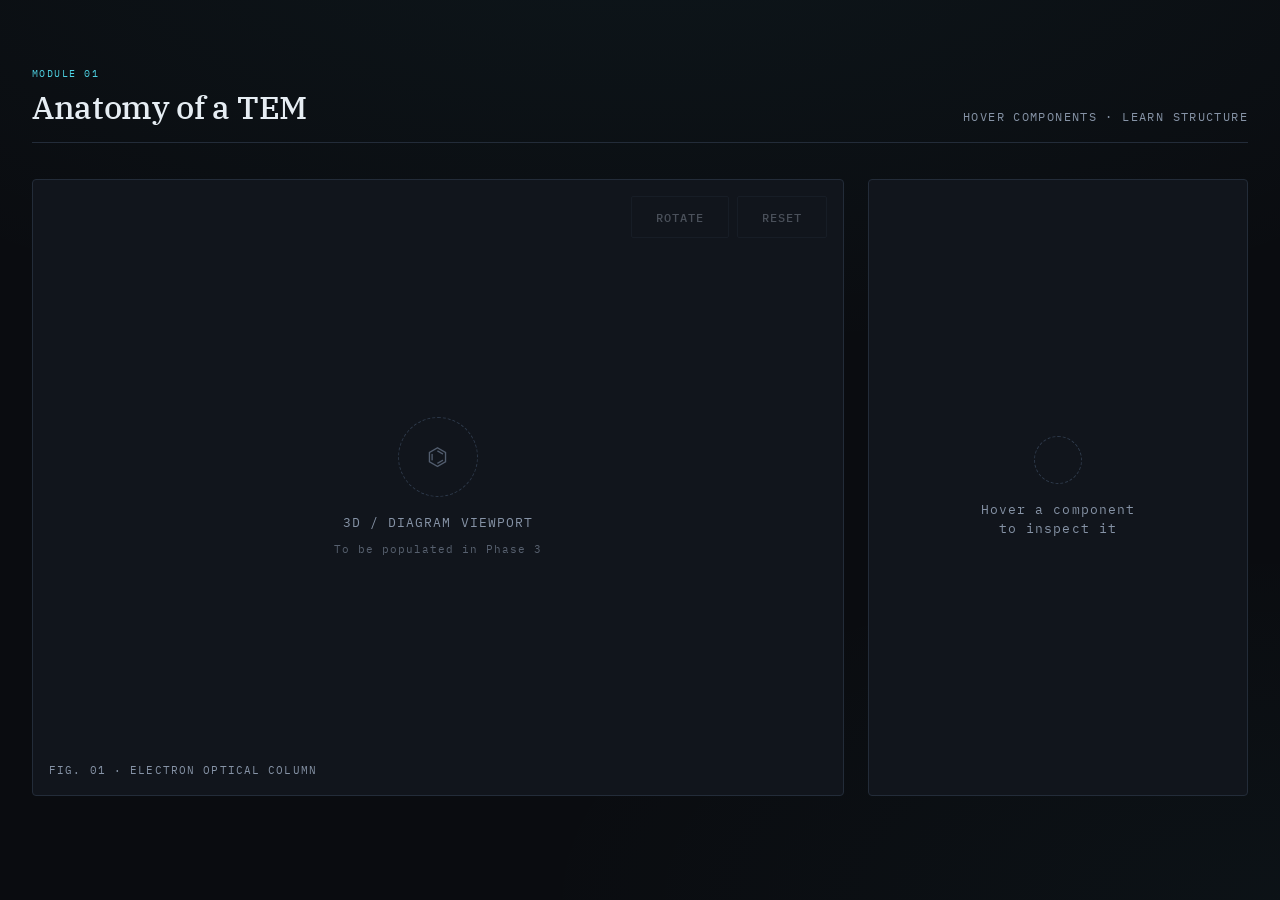
==== pages/column.html @ 2fb8ff36 "Add files via upload" ====
<!doctype html>
<html lang="en">
<head>
  <meta charset="utf-8" />
  <meta name="viewport" content="width=device-width, initial-scale=1" />
  <title>The Column · TEM Simulator</title>
  <link rel="stylesheet" href="../assets/css/global.css" />
  <link rel="stylesheet" href="../assets/css/column.css" />
</head>
<body>

  <div data-topnav data-module="column"></div>

  <main class="page">

    <div class="column-page">

      <header class="column-header">
        <div>
          <div class="tag tag--signal" style="margin-bottom: 8px;">MODULE 01</div>
          <h1 class="column-header__title">Anatomy of a TEM</h1>
        </div>
        <div class="column-header__sub">HOVER COMPONENTS · LEARN STRUCTURE</div>
      </header>

      <!-- 3D / diagram viewport -->
      <section class="column-viewport crosshair" id="column-viewport">

        <div class="column-viewport__placeholder">
          <div class="column-viewport__placeholder-mark">⌬</div>
          3D / DIAGRAM VIEWPORT
          <div style="margin-top: 8px; font-size: 0.7rem; opacity: 0.6;">
            To be populated in Phase 3
          </div>
        </div>

        <div class="column-viewport__controls">
          <button class="btn btn--ghost" disabled>ROTATE</button>
          <button class="btn btn--ghost" disabled>RESET</button>
        </div>

        <div class="column-viewport__caption">FIG. 01 · ELECTRON OPTICAL COLUMN</div>
      </section>

      <!-- Component info panel -->
      <aside class="column-info" id="column-info">
        <div class="column-info__empty">
          <div class="column-info__empty-mark"></div>
          Hover a component<br />to inspect it
        </div>

        <!-- Populated content (hidden until a hotspot is hovered) -->
        <template id="column-info-template">
          <div class="column-info__eyebrow">COMPONENT</div>
          <h2 class="column-info__title" data-info-title></h2>
          <div class="column-info__role" data-info-role></div>
          <div class="column-info__body" data-info-body></div>
        </template>
      </aside>

    </div>

  </main>

  <script src="../assets/js/global.js"></script>
  <script src="../assets/js/column.js"></script>
</body>
</html>
---- assets/css/global.css ----
/* =========================================================================
   TEM Simulator — Global Styles
   Design language: refined industrial / instrument-panel
   ========================================================================= */

@import url('https://fonts.googleapis.com/css2?family=IBM+Plex+Mono:wght@400;500;600&family=IBM+Plex+Sans:wght@300;400;500;600&family=IBM+Plex+Serif:wght@400;500;600;700&display=swap');

:root {
  /* Palette — instrument-panel dark with single signal accent */
  --bg-void:        #0a0c10;          /* deepest background */
  --bg-panel:       #11151c;          /* primary surface */
  --bg-panel-2:     #161b24;          /* raised surface */
  --bg-panel-3:     #1d242f;          /* highest surface */
  --border-subtle:  #232c39;
  --border-strong:  #2e3a4b;

  --text-primary:   #e6edf3;
  --text-secondary: #b4becd;          /* was #8b96a8 — lifted for ~7:1 contrast */
  --text-muted:     #8693a6;          /* was #586475 — lifted for ~5:1 contrast */
  --text-dim:       #525d6e;          /* was #3a4453 — lifted for ~3:1 contrast */

  /* Signal: electron-beam cyan, used sparingly */
  --signal:         #4dd0e1;
  --signal-soft:    rgba(77, 208, 225, 0.12);
  --signal-edge:    rgba(77, 208, 225, 0.35);

  /* Status */
  --warn:           #f0b86e;
  --error:          #e57373;
  --success:        #81c784;

  /* Typography */
  --font-display:   'IBM Plex Serif', Georgia, serif;
  --font-body:      'IBM Plex Sans', -apple-system, sans-serif;
  --font-mono:      'IBM Plex Mono', 'Courier New', monospace;

  /* Spacing scale */
  --space-1: 4px;
  --space-2: 8px;
  --space-3: 12px;
  --space-4: 16px;
  --space-5: 24px;
  --space-6: 32px;
  --space-7: 48px;
  --space-8: 64px;
  --space-9: 96px;

  /* Motion */
  --ease-out:       cubic-bezier(0.16, 1, 0.3, 1);
  --ease-in-out:    cubic-bezier(0.65, 0, 0.35, 1);
  --dur-fast:       160ms;
  --dur-base:       240ms;
  --dur-slow:       400ms;
}

/* -------------------------------------------------------------------------
   Reset + base
   ------------------------------------------------------------------------- */
*, *::before, *::after { box-sizing: border-box; margin: 0; padding: 0; }

html {
  font-size: 16px;
  -webkit-font-smoothing: antialiased;
  -moz-osx-font-smoothing: grayscale;
}

body {
  font-family: var(--font-body);
  font-weight: 400;
  font-size: 0.95rem;
  line-height: 1.55;
  color: var(--text-primary);
  background: var(--bg-void);
  min-height: 100vh;
  overflow-x: hidden;

  /* Subtle grain to break flat dark */
  background-image:
    radial-gradient(ellipse 80% 50% at 50% -10%, rgba(77, 208, 225, 0.05), transparent),
    radial-gradient(ellipse 60% 40% at 100% 100%, rgba(77, 208, 225, 0.03), transparent);
  background-attachment: fixed;
}

a { color: inherit; text-decoration: none; }

h1, h2, h3, h4 {
  font-family: var(--font-display);
  font-weight: 500;
  letter-spacing: -0.01em;
  line-height: 1.15;
  color: var(--text-primary);
}

/* -------------------------------------------------------------------------
   Top navigation — persistent across pages
   Now hosts global module navigation, not just a breadcrumb.
   ------------------------------------------------------------------------- */
.topnav {
  position: sticky;
  top: 0;
  z-index: 100;
  display: grid;
  grid-template-columns: 1fr auto 1fr;
  align-items: center;
  height: 56px;
  padding: 0 var(--space-6);
  background: rgba(10, 12, 16, 0.85);
  backdrop-filter: blur(12px);
  -webkit-backdrop-filter: blur(12px);
  border-bottom: 1px solid var(--border-subtle);
  gap: var(--space-5);
}

.topnav__brand {
  display: flex;
  align-items: center;
  gap: var(--space-3);
  font-family: var(--font-display);
  font-weight: 600;
  font-size: 1rem;
  letter-spacing: 0.02em;
  justify-self: start;
}

.topnav__brand-mark {
  width: 22px;
  height: 22px;
  border: 1.5px solid var(--signal);
  border-radius: 50%;
  position: relative;
  flex-shrink: 0;
}

.topnav__brand-mark::after {
  content: '';
  position: absolute;
  inset: 4px;
  background: var(--signal);
  border-radius: 50%;
  box-shadow: 0 0 8px var(--signal-edge);
}

.topnav__brand-text {
  display: flex;
  flex-direction: column;
  line-height: 1;
}

.topnav__brand-title {
  font-size: 0.85rem;
  letter-spacing: 0.08em;
  text-transform: uppercase;
}

.topnav__brand-sub {
  font-family: var(--font-mono);
  font-size: 0.65rem;
  color: var(--text-muted);
  letter-spacing: 0.1em;
  margin-top: 2px;
}

/* -------- Module nav links (center) -------- */
.topnav__modules {
  display: flex;
  align-items: center;
  gap: var(--space-2);
  justify-self: center;
  background: var(--bg-panel);
  border: 1px solid var(--border-subtle);
  border-radius: 2px;
  padding: 3px;
}

.topnav__module {
  position: relative;
  font-family: var(--font-mono);
  font-size: 0.7rem;
  letter-spacing: 0.1em;
  text-transform: uppercase;
  color: var(--text-secondary);
  padding: var(--space-2) var(--space-4);
  border-radius: 2px;
  transition: all var(--dur-fast) var(--ease-out);
  white-space: nowrap;
  display: inline-flex;
  align-items: center;
  gap: var(--space-2);
}

.topnav__module:hover {
  color: var(--text-primary);
}

.topnav__module.is-active {
  color: var(--bg-void);
  background: var(--signal);
}

.topnav__module-num {
  font-size: 0.6rem;
  opacity: 0.6;
  letter-spacing: 0.12em;
}

.topnav__module.is-active .topnav__module-num {
  opacity: 0.7;
}

/* -------- Right side: home link + status indicator -------- */
.topnav__right {
  justify-self: end;
  display: inline-flex;
  align-items: center;
  gap: var(--space-3);
}

.topnav__home {
  font-family: var(--font-mono);
  font-size: 0.68rem;
  letter-spacing: 0.1em;
  text-transform: uppercase;
  color: var(--text-secondary);
  padding: var(--space-2) var(--space-3);
  border: 1px solid var(--border-subtle);
  border-radius: 2px;
  display: inline-flex;
  align-items: center;
  gap: 6px;
  transition: all var(--dur-fast) var(--ease-out);
}

.topnav__home:hover {
  color: var(--text-primary);
  border-color: var(--signal-edge);
  background: var(--bg-panel-2);
}

.topnav__status {
  font-family: var(--font-mono);
  font-size: 0.68rem;
  color: var(--text-muted);
  letter-spacing: 0.12em;
  display: inline-flex;
  align-items: center;
  gap: var(--space-2);
}

.topnav__status-dot {
  width: 6px;
  height: 6px;
  border-radius: 50%;
  background: var(--success);
  box-shadow: 0 0 6px var(--success);
}

/* Trim down for narrower screens — hide brand subtitle, then status text */
@media (max-width: 1100px) {
  .topnav__brand-sub { display: none; }
  .topnav__module    { padding: var(--space-2) var(--space-3); font-size: 0.65rem; }
  .topnav__status    { display: none; }
}

/* -------------------------------------------------------------------------
   Page container
   ------------------------------------------------------------------------- */
.page {
  min-height: calc(100vh - 56px);
  padding: var(--space-7) var(--space-6);
  max-width: 1400px;
  margin: 0 auto;
}

.page--full {
  max-width: none;
  padding: 0;
}

/* -------------------------------------------------------------------------
   Buttons — used everywhere
   ------------------------------------------------------------------------- */
.btn {
  font-family: var(--font-mono);
  font-size: 0.78rem;
  font-weight: 500;
  letter-spacing: 0.08em;
  text-transform: uppercase;
  padding: var(--space-3) var(--space-5);
  border: 1px solid var(--border-strong);
  background: var(--bg-panel-2);
  color: var(--text-primary);
  cursor: pointer;
  border-radius: 2px;
  transition: all var(--dur-fast) var(--ease-out);
  display: inline-flex;
  align-items: center;
  gap: var(--space-2);
}

.btn:hover {
  background: var(--bg-panel-3);
  border-color: var(--signal-edge);
}

.btn--primary {
  background: var(--signal);
  color: var(--bg-void);
  border-color: var(--signal);
}

.btn--primary:hover {
  background: #6ddae8;
  border-color: #6ddae8;
}

.btn--ghost {
  background: transparent;
  border-color: var(--border-subtle);
  color: var(--text-secondary);
}

.btn:disabled,
.btn[aria-disabled="true"] {
  opacity: 0.35;
  cursor: not-allowed;
  pointer-events: none;
}

/* -------------------------------------------------------------------------
   Labels / monospace tags
   ------------------------------------------------------------------------- */
.tag {
  font-family: var(--font-mono);
  font-size: 0.65rem;
  letter-spacing: 0.14em;
  text-transform: uppercase;
  color: var(--text-muted);
}

.tag--signal {
  color: var(--signal);
}

.label {
  font-family: var(--font-mono);
  font-size: 0.7rem;
  letter-spacing: 0.12em;
  text-transform: uppercase;
  color: var(--text-secondary);
}

/* -------------------------------------------------------------------------
   Cards / surfaces
   ------------------------------------------------------------------------- */
.surface {
  background: var(--bg-panel);
  border: 1px solid var(--border-subtle);
  border-radius: 4px;
}

.surface--raised {
  background: var(--bg-panel-2);
}

/* -------------------------------------------------------------------------
   Decorative — crosshair corners for instrument feel
   ------------------------------------------------------------------------- */
.crosshair {
  position: relative;
}

.crosshair::before,
.crosshair::after {
  content: '';
  position: absolute;
  width: 8px;
  height: 8px;
  border: 1px solid var(--signal-edge);
  pointer-events: none;
}

.crosshair::before {
  top: -1px; left: -1px;
  border-right: none;
  border-bottom: none;
}

.crosshair::after {
  bottom: -1px; right: -1px;
  border-left: none;
  border-top: none;
}

/* -------------------------------------------------------------------------
   Utility
   ------------------------------------------------------------------------- */
.mono { font-family: var(--font-mono); }
.text-muted { color: var(--text-muted); }
.text-secondary { color: var(--text-secondary); }
.text-signal { color: var(--signal); }

.divider {
  height: 1px;
  background: var(--border-subtle);
  margin: var(--space-5) 0;
}

/* -------------------------------------------------------------------------
   Mobile guard
   ------------------------------------------------------------------------- */
@media (max-width: 900px) {
  .mobile-guard {
    display: flex !important;
  }
}

.mobile-guard {
  display: none;
  position: fixed;
  inset: 0;
  z-index: 9999;
  background: var(--bg-void);
  padding: var(--space-6);
  flex-direction: column;
  align-items: center;
  justify-content: center;
  text-align: center;
}

.mobile-guard__title {
  font-family: var(--font-display);
  font-size: 1.5rem;
  margin-bottom: var(--space-3);
}

.mobile-guard__text {
  color: var(--text-secondary);
  max-width: 400px;
}
---- assets/css/column.css ----
/* =========================================================================
   The Column page styles
   Layout: 3D/diagram viewport (left) + component info panel (right)
   ========================================================================= */

.column-page {
  display: grid;
  grid-template-columns: 1fr 380px;
  gap: var(--space-5);
  min-height: calc(100vh - 56px - var(--space-7) * 2);
}

.column-header {
  grid-column: 1 / -1;
  display: flex;
  justify-content: space-between;
  align-items: flex-end;
  padding-bottom: var(--space-4);
  border-bottom: 1px solid var(--border-subtle);
  margin-bottom: var(--space-3);
}

.column-header__title {
  font-family: var(--font-display);
  font-size: 2rem;
  font-weight: 500;
}

.column-header__sub {
  font-family: var(--font-mono);
  font-size: 0.72rem;
  color: var(--text-muted);
  letter-spacing: 0.12em;
}

/* -------------------------------------------------------------------------
   Viewport: 3D / diagram area
   ------------------------------------------------------------------------- */
.column-viewport {
  position: relative;
  background: var(--bg-panel);
  border: 1px solid var(--border-subtle);
  border-radius: 4px;
  min-height: 600px;
  display: flex;
  align-items: center;
  justify-content: center;
  overflow: hidden;
}

.column-viewport__placeholder {
  text-align: center;
  color: var(--text-muted);
  font-family: var(--font-mono);
  font-size: 0.8rem;
  letter-spacing: 0.08em;
}

.column-viewport__placeholder-mark {
  width: 80px;
  height: 80px;
  border: 1px dashed var(--border-strong);
  border-radius: 50%;
  margin: 0 auto var(--space-4);
  display: flex;
  align-items: center;
  justify-content: center;
  font-family: var(--font-display);
  font-size: 1.5rem;
  color: var(--text-dim);
}

.column-viewport__controls {
  position: absolute;
  top: var(--space-4);
  right: var(--space-4);
  display: flex;
  gap: var(--space-2);
}

.column-viewport__caption {
  position: absolute;
  bottom: var(--space-4);
  left: var(--space-4);
  font-family: var(--font-mono);
  font-size: 0.7rem;
  color: var(--text-muted);
  letter-spacing: 0.1em;
}

/* -------------------------------------------------------------------------
   Info panel (right)
   ------------------------------------------------------------------------- */
.column-info {
  background: var(--bg-panel);
  border: 1px solid var(--border-subtle);
  border-radius: 4px;
  padding: var(--space-5);
  display: flex;
  flex-direction: column;
}

.column-info__eyebrow {
  font-family: var(--font-mono);
  font-size: 0.7rem;
  letter-spacing: 0.14em;
  text-transform: uppercase;
  color: var(--signal);
  margin-bottom: var(--space-3);
}

.column-info__title {
  font-family: var(--font-display);
  font-size: 1.4rem;
  font-weight: 500;
  margin-bottom: var(--space-2);
}

.column-info__role {
  font-family: var(--font-mono);
  font-size: 0.72rem;
  letter-spacing: 0.08em;
  color: var(--text-muted);
  margin-bottom: var(--space-5);
  padding-bottom: var(--space-4);
  border-bottom: 1px solid var(--border-subtle);
}

.column-info__body {
  flex: 1;
  color: var(--text-secondary);
  font-size: 0.95rem;
  line-height: 1.65;
}

.column-info__body p { margin-bottom: var(--space-4); }
.column-info__body p:last-child { margin-bottom: 0; }

.column-info__empty {
  display: flex;
  flex-direction: column;
  align-items: center;
  justify-content: center;
  flex: 1;
  text-align: center;
  color: var(--text-muted);
  font-family: var(--font-mono);
  font-size: 0.8rem;
  letter-spacing: 0.08em;
}

.column-info__empty-mark {
  width: 48px;
  height: 48px;
  border: 1px dashed var(--border-strong);
  border-radius: 50%;
  margin-bottom: var(--space-4);
}

@media (max-width: 1100px) {
  .column-page { grid-template-columns: 1fr; }
}
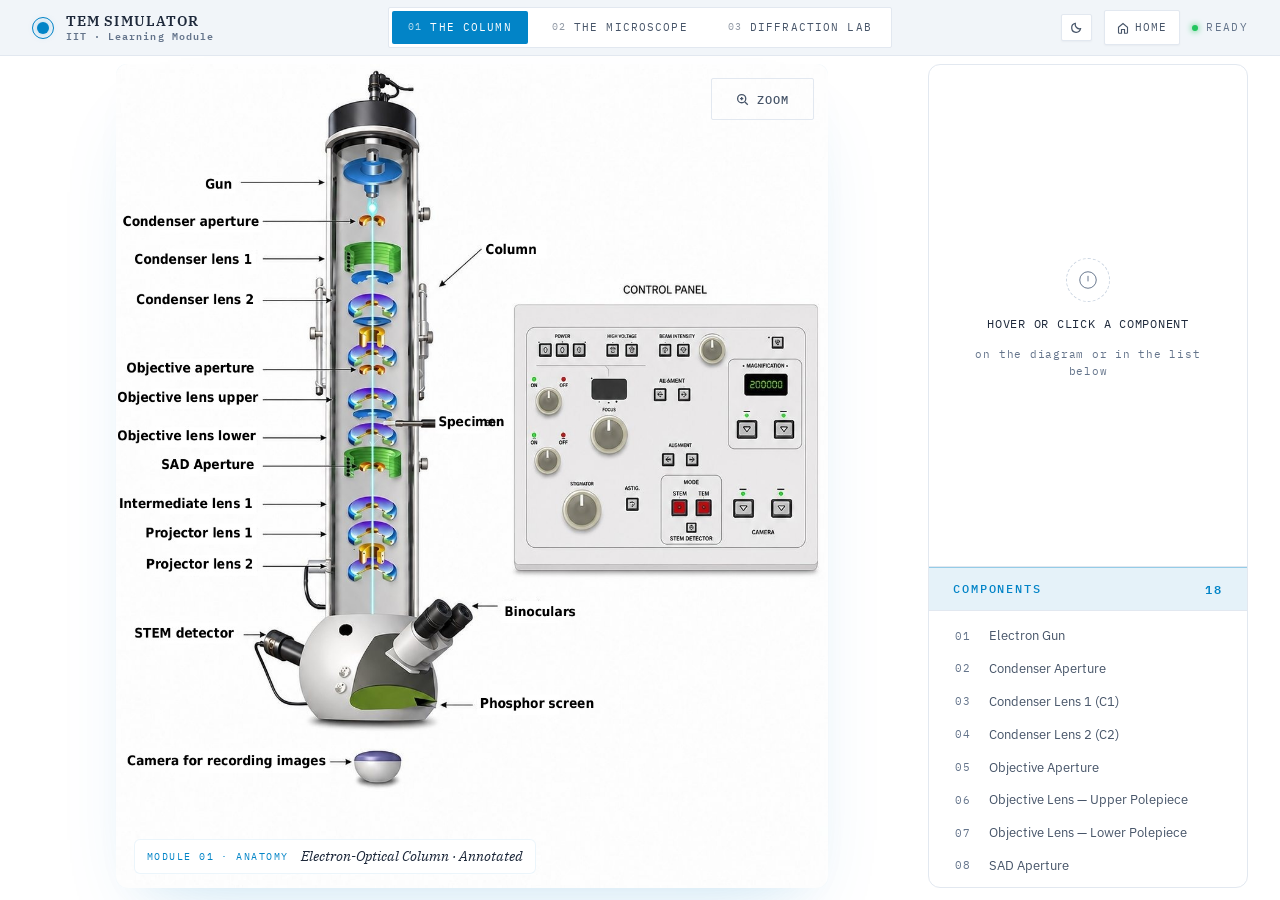
==== commit 533e116a: "commit" ====
--- a/pages/column.html
+++ b/pages/column.html
@@ -7,62 +7,160 @@
   <link rel="stylesheet" href="../assets/css/global.css" />
   <link rel="stylesheet" href="../assets/css/column.css" />
 </head>
-<body>
+<body class="column-body">
 
   <div data-topnav data-module="column"></div>
 
-  <main class="page">
+  <main class="page page--column">
 
     <div class="column-page">
 
-      <header class="column-header">
-        <div>
-          <div class="tag tag--signal" style="margin-bottom: 8px;">MODULE 01</div>
-          <h1 class="column-header__title">Anatomy of a TEM</h1>
-        </div>
-        <div class="column-header__sub">HOVER COMPONENTS · LEARN STRUCTURE</div>
-      </header>
+      <!-- ============= DIAGRAM VIEWPORT (left) ============= -->
+      <section class="column-viewport" id="column-viewport">
 
-      <!-- 3D / diagram viewport -->
-      <section class="column-viewport crosshair" id="column-viewport">
+        <div class="column-image-wrap" id="column-image-wrap">
+          <img
+            class="column-image"
+            id="column-image"
+            src="../assets/images/column/tem-column-anatomy.jpg"
+            alt="Annotated cross-section of a transmission electron microscope column"
+            draggable="false"
+          />
 
-        <div class="column-viewport__placeholder">
-          <div class="column-viewport__placeholder-mark">⌬</div>
-          3D / DIAGRAM VIEWPORT
-          <div style="margin-top: 8px; font-size: 0.7rem; opacity: 0.6;">
-            To be populated in Phase 3
+          <!-- Animated electron beam — overlay aligned with the column axis -->
+          <div class="column-beam" aria-hidden="true">
+            <div class="column-beam__pulse"></div>
+            <div class="column-beam__pulse column-beam__pulse--lag"></div>
+          </div>
+
+          <!-- Hotspots are injected here at runtime -->
+          <div class="column-hotspots" id="column-hotspots" aria-hidden="false"></div>
+
+          <!-- Floating zoom button over the top-right corner of the image -->
+          <div class="column-viewport__controls">
+            <button type="button" class="btn btn--ghost" id="zoom-open-btn" title="Open zoom view">
+              <svg viewBox="0 0 16 16" width="13" height="13" fill="none" stroke="currentColor" stroke-width="1.6" aria-hidden="true">
+                <circle cx="7" cy="7" r="5"/>
+                <path d="M11 11l3.5 3.5M5 7h4M7 5v4"/>
+              </svg>
+              Zoom
+            </button>
+          </div>
+
+          <!-- Caption: module tag + title, overlaying bottom-left of the image -->
+          <div class="column-viewport__caption">
+            <span class="tag tag--signal">MODULE 01 · ANATOMY</span>
+            <span class="column-viewport__caption-text">Electron-Optical Column · Annotated</span>
           </div>
         </div>
 
-        <div class="column-viewport__controls">
-          <button class="btn btn--ghost" disabled>ROTATE</button>
-          <button class="btn btn--ghost" disabled>RESET</button>
+      </section>
+
+      <!-- ============= INFO PANEL (right) ============= -->
+      <aside class="column-info" id="column-info">
+
+        <!-- Detail card (top) -->
+        <div class="column-info__detail">
+
+          <!-- Empty state: shown until the first hover -->
+          <div class="column-info__empty" data-info-empty>
+            <div class="column-info__empty-mark">
+              <svg viewBox="0 0 32 32" width="22" height="22" fill="none" stroke="currentColor" stroke-width="1.4" aria-hidden="true">
+                <circle cx="16" cy="16" r="12"/>
+                <path d="M16 10v8M16 22h.01"/>
+              </svg>
+            </div>
+            <div class="column-info__empty-title">Hover or click a component</div>
+            <div class="column-info__empty-sub">on the diagram or in the list below</div>
+          </div>
+
+          <!-- Detail content -->
+          <div class="column-info__content" data-info-content hidden>
+            <div class="column-info__eyebrow" data-info-eyebrow>COMPONENT</div>
+            <h2 class="column-info__title" data-info-title></h2>
+            <div class="column-info__role" data-info-role></div>
+            <div class="column-info__body" data-info-body></div>
+          </div>
+
         </div>
 
-        <div class="column-viewport__caption">FIG. 01 · ELECTRON OPTICAL COLUMN</div>
-      </section>
-
-      <!-- Component info panel -->
-      <aside class="column-info" id="column-info">
-        <div class="column-info__empty">
-          <div class="column-info__empty-mark"></div>
-          Hover a component<br />to inspect it
+        <!-- Component list (bottom, always visible) -->
+        <div class="column-info__list-wrap">
+          <div class="column-info__list-heading">
+            <span>COMPONENTS</span>
+            <span class="column-info__list-count" data-info-progress>—</span>
+          </div>
+          <ul class="component-list" id="component-list"
+              role="listbox" aria-label="Column components"></ul>
         </div>
 
-        <!-- Populated content (hidden until a hotspot is hovered) -->
-        <template id="column-info-template">
-          <div class="column-info__eyebrow">COMPONENT</div>
-          <h2 class="column-info__title" data-info-title></h2>
-          <div class="column-info__role" data-info-role></div>
-          <div class="column-info__body" data-info-body></div>
-        </template>
       </aside>
 
     </div>
 
   </main>
 
+  <!-- ============= ZOOM MODAL ============= -->
+  <div class="zoom-modal" id="zoom-modal" role="dialog" aria-modal="true" aria-labelledby="zoom-title" hidden>
+    <div class="zoom-modal__bg" data-zoom-close></div>
+
+    <div class="zoom-modal__panel">
+
+      <header class="zoom-modal__header">
+        <div class="zoom-modal__title" id="zoom-title">
+          <span class="tag tag--signal">ZOOM VIEW</span>
+          <span class="zoom-modal__heading">TEM Column · Annotated</span>
+        </div>
+
+        <div class="zoom-modal__controls">
+          <div class="zoom-modal__scale" id="zoom-scale">116%</div>
+          <button type="button" class="zoom-btn" id="zoom-out-btn" title="Zoom out" aria-label="Zoom out">
+            <svg viewBox="0 0 16 16" width="14" height="14" fill="none" stroke="currentColor" stroke-width="1.8" aria-hidden="true">
+              <path d="M3 8h10"/>
+            </svg>
+          </button>
+          <button type="button" class="zoom-btn" id="zoom-reset-btn" title="Reset zoom" aria-label="Reset zoom">
+            <svg viewBox="0 0 16 16" width="14" height="14" fill="none" stroke="currentColor" stroke-width="1.6" aria-hidden="true">
+              <path d="M3 3v4h4M13 13V9H9"/>
+              <path d="M3.5 7a5 5 0 0 1 8.5-2M12.5 9a5 5 0 0 1-8.5 2"/>
+            </svg>
+          </button>
+          <button type="button" class="zoom-btn" id="zoom-in-btn" title="Zoom in" aria-label="Zoom in">
+            <svg viewBox="0 0 16 16" width="14" height="14" fill="none" stroke="currentColor" stroke-width="1.8" aria-hidden="true">
+              <path d="M3 8h10M8 3v10"/>
+            </svg>
+          </button>
+          <button type="button" class="zoom-btn zoom-btn--close" id="zoom-close-btn" title="Close (Esc)" aria-label="Close" data-zoom-close>
+            <svg viewBox="0 0 16 16" width="14" height="14" fill="none" stroke="currentColor" stroke-width="1.8" aria-hidden="true">
+              <path d="M4 4l8 8M12 4l-8 8"/>
+            </svg>
+          </button>
+        </div>
+      </header>
+
+      <div class="zoom-modal__stage" id="zoom-stage">
+        <img
+          class="zoom-modal__image"
+          id="zoom-image"
+          src="../assets/images/column/tem-column-anatomy.jpg"
+          alt="TEM column · zoomable"
+          draggable="false"
+        />
+      </div>
+
+      <footer class="zoom-modal__footer">
+        <span class="zoom-modal__hint">
+          <kbd>SCROLL</kbd> ZOOM &nbsp;·&nbsp;
+          <kbd>DRAG</kbd> PAN &nbsp;·&nbsp;
+          <kbd>ESC</kbd> CLOSE
+        </span>
+      </footer>
+
+    </div>
+  </div>
+
   <script src="../assets/js/global.js"></script>
+  <script src="../data/components-data.js"></script>
   <script src="../assets/js/column.js"></script>
 </body>
 </html>
--- a/assets/css/global.css
+++ b/assets/css/global.css
@@ -5,29 +5,44 @@
 
 @import url('https://fonts.googleapis.com/css2?family=IBM+Plex+Mono:wght@400;500;600&family=IBM+Plex+Sans:wght@300;400;500;600&family=IBM+Plex+Serif:wght@400;500;600;700&display=swap');
 
-:root {
-  /* Palette — instrument-panel dark with single signal accent */
-  --bg-void:        #0a0c10;          /* deepest background */
-  --bg-panel:       #11151c;          /* primary surface */
-  --bg-panel-2:     #161b24;          /* raised surface */
-  --bg-panel-3:     #1d242f;          /* highest surface */
-  --border-subtle:  #232c39;
-  --border-strong:  #2e3a4b;
-
-  --text-primary:   #e6edf3;
-  --text-secondary: #b4becd;          /* was #8b96a8 — lifted for ~7:1 contrast */
-  --text-muted:     #8693a6;          /* was #586475 — lifted for ~5:1 contrast */
-  --text-dim:       #525d6e;          /* was #3a4453 — lifted for ~3:1 contrast */
-
-  /* Signal: electron-beam cyan, used sparingly */
-  --signal:         #4dd0e1;
-  --signal-soft:    rgba(77, 208, 225, 0.12);
-  --signal-edge:    rgba(77, 208, 225, 0.35);
+:root,
+:root[data-theme="light"] {
+  /* -------- LIGHT THEME (default) — slate palette -------- */
+  /* Surfaces */
+  --bg-void:        #F4F7FA;          /* app background */
+  --bg-panel:       #FFFFFF;          /* primary panel */
+  --bg-panel-2:     #FFFFFF;          /* raised — same as panel, distinguished by border */
+  --bg-panel-3:     #F8FAFC;          /* highest surface — very light slate */
+  --border-subtle:  #E2E8F0;          /* lighter borders */
+  --border-strong:  #CBD5E1;          /* the spec border */
+
+  /* Text — slate-800 primary, derived secondary/muted/dim */
+  --text-primary:   #1E293B;
+  --text-secondary: #475569;
+  --text-muted:     #64748B;
+  --text-dim:       #94A3B8;
+
+  /* Signal — sky-600 from the spec */
+  --signal:         #0284C7;
+  --signal-soft:    rgba(2, 132, 199, 0.10);
+  --signal-edge:    rgba(2, 132, 199, 0.35);
+
+  /* Scope (always dark — even in light theme) */
+  --scope-bg:       #020817;          /* deepest slate */
+  --scope-panel:    #0F172A;
+  --scope-border:   #1E293B;
+  --scope-text:     #F1F5F9;
+  --scope-signal:   #38BDF8;          /* sky-400 — lighter for dark scope */
 
   /* Status */
-  --warn:           #f0b86e;
-  --error:          #e57373;
-  --success:        #81c784;
+  --warn:           #D97706;
+  --error:          #DC2626;
+  --success:        #22C55E;
+
+  /* Unlock highlight — light orange, used for "this control is now active" */
+  --unlock:         #F59E0B;                       /* amber-500 */
+  --unlock-soft:    rgba(245, 158, 11, 0.12);
+  --unlock-edge:    rgba(245, 158, 11, 0.45);
 
   /* Typography */
   --font-display:   'IBM Plex Serif', Georgia, serif;
@@ -53,6 +68,39 @@
   --dur-slow:       400ms;
 }
 
+:root[data-theme="dark"] {
+  /* -------- DARK THEME -------- Teal-tinted slates matching the reference */
+  --bg-void:        #0A1622;             /* outer page bg — deep navy */
+  --bg-panel:       #11252F;             /* default panel — dark teal */
+  --bg-panel-2:     #163040;             /* slightly elevated */
+  --bg-panel-3:     #1E3E50;             /* hover / pressed surface */
+  --border-subtle:  #1F3848;
+  --border-strong:  #2A4A5C;
+
+  --text-primary:   #E8F0F5;
+  --text-secondary: #B4BECD;
+  --text-muted:     #8693A6;
+  --text-dim:       #525D6E;
+
+  --signal:         #38BDF8;
+  --signal-soft:    rgba(56, 189, 248, 0.12);
+  --signal-edge:    rgba(56, 189, 248, 0.35);
+
+  --scope-bg:       #0F2330;
+  --scope-panel:    #142838;
+  --scope-border:   #1F3C4A;
+  --scope-text:     #F1F5F9;
+  --scope-signal:   #38BDF8;
+
+  --warn:           #FBBF24;
+  --error:          #F87171;
+  --success:        #4ADE80;
+
+  --unlock:         #FBBF24;                        /* amber-400 — brighter for dark bg */
+  --unlock-soft:    rgba(251, 191, 36, 0.15);
+  --unlock-edge:    rgba(251, 191, 36, 0.5);
+}
+
 /* -------------------------------------------------------------------------
    Reset + base
    ------------------------------------------------------------------------- */
@@ -73,7 +121,9 @@
   background: var(--bg-void);
   min-height: 100vh;
   overflow-x: hidden;
-
+}
+
+:root[data-theme="dark"] body {
   /* Subtle grain to break flat dark */
   background-image:
     radial-gradient(ellipse 80% 50% at 50% -10%, rgba(77, 208, 225, 0.05), transparent),
@@ -104,11 +154,15 @@
   align-items: center;
   height: 56px;
   padding: 0 var(--space-6);
-  background: rgba(10, 12, 16, 0.85);
+  background: #F1F5F9;
   backdrop-filter: blur(12px);
   -webkit-backdrop-filter: blur(12px);
   border-bottom: 1px solid var(--border-subtle);
   gap: var(--space-5);
+}
+
+:root[data-theme="dark"] .topnav {
+  background: var(--bg-panel);                 /* dark teal in dark mode */
 }
 
 .topnav__brand {
@@ -224,6 +278,8 @@
   padding: var(--space-2) var(--space-3);
   border: 1px solid var(--border-subtle);
   border-radius: 2px;
+  background: var(--bg-panel);
+  box-shadow: 0 1px 2px rgba(15, 23, 42, 0.04);
   display: inline-flex;
   align-items: center;
   gap: 6px;
@@ -233,8 +289,36 @@
 .topnav__home:hover {
   color: var(--text-primary);
   border-color: var(--signal-edge);
-  background: var(--bg-panel-2);
-}
+  background: var(--bg-panel-3);
+}
+
+/* -------- Theme toggle button -------- */
+.topnav__theme-toggle {
+  background: var(--bg-panel);
+  border: 1px solid var(--border-subtle);
+  border-radius: 2px;
+  color: var(--text-secondary);
+  padding: 6px 8px;
+  cursor: pointer;
+  display: inline-flex;
+  align-items: center;
+  box-shadow: 0 1px 2px rgba(15, 23, 42, 0.04);
+  transition: all var(--dur-fast) var(--ease-out);
+}
+
+.topnav__theme-toggle:hover {
+  color: var(--text-primary);
+  border-color: var(--signal-edge);
+  background: var(--bg-panel-3);
+}
+
+/* Show sun in dark mode (click to go to light), moon in light mode */
+.topnav__theme-icon-sun  { display: none; }
+.topnav__theme-icon-moon { display: inline; }
+:root[data-theme="dark"] .topnav__theme-icon-sun  { display: inline; }
+:root[data-theme="dark"] .topnav__theme-icon-moon { display: none; }
+
+/* -------- Home link & top-bar buttons -------- */
 
 .topnav__status {
   font-family: var(--font-mono);
--- a/assets/css/column.css
+++ b/assets/css/column.css
@@ -1,141 +1,315 @@
 /* =========================================================================
-   The Column page styles
-   Layout: 3D/diagram viewport (left) + component info panel (right)
+   The Column page (Module 01 · Anatomy)
+
+   Layout: full-bleed diagram viewport (left, floating) + info aside (right).
+   Header bar has been removed — the page itself uses the module tag inside
+   the viewport caption as its hierarchical anchor.
    ========================================================================= */
+
+.column-body {
+  /* Constrain page chrome so the column module gets maximum drawing real estate.
+     Override the page background here so the image's internal bg blends seamlessly
+     with the viewport in both themes (light = pure white, dark = pure black). */
+  --topnav-h: 60px;
+  --bg-void: #ffffff;          /* matches the image's baked-in white background */
+  background: #ffffff;
+}
+
+[data-theme="dark"] .column-body {
+  --bg-void: #000000;          /* matches the inverted image's black background */
+  background: #000000;
+}
+
+.page--column {
+  /* Override generic page padding so the diagram can be as large as possible */
+  max-width: 1700px;
+  padding-top: var(--space-2);
+  padding-bottom: var(--space-2);
+}
 
 .column-page {
   display: grid;
-  grid-template-columns: 1fr 380px;
-  gap: var(--space-5);
-  min-height: calc(100vh - 56px - var(--space-7) * 2);
-}
-
-.column-header {
-  grid-column: 1 / -1;
-  display: flex;
-  justify-content: space-between;
-  align-items: flex-end;
-  padding-bottom: var(--space-4);
-  border-bottom: 1px solid var(--border-subtle);
-  margin-bottom: var(--space-3);
-}
-
-.column-header__title {
-  font-family: var(--font-display);
-  font-size: 2rem;
-  font-weight: 500;
-}
-
-.column-header__sub {
+  grid-template-columns: 1fr 320px;       /* narrower right panel → more room for image */
+  gap: var(--space-4);
+  align-items: stretch;
+  /* Fill nearly the entire viewport height — every pixel counts for label legibility */
+  height: calc(100vh - var(--topnav-h) - 16px);
+  max-height: calc(100vh - var(--topnav-h) - 16px);
+}
+
+/* -------------------------------------------------------------------------
+   Viewport — image diagram with hotspot overlay + beam animation
+   ------------------------------------------------------------------------- */
+.column-viewport {
+  position: relative;
+  background: transparent;        /* image floats — no frame around it */
+  border: none;
+  border-radius: 0;
+  display: flex;
+  align-items: stretch;           /* image-wrap fills the full grid-cell height */
+  justify-content: center;
+  padding: 0;
+  overflow: visible;
+}
+
+/* The image floats on the page background with a soft cyan-tinted shadow.
+   Filling the cell vertically (100% height) and locking aspect-ratio yields
+   the largest possible image — width follows automatically.                */
+.column-image-wrap {
+  position: relative;
+  aspect-ratio: 1166 / 1349;
+  height: 100%;                   /* fill the column-page row */
+  max-width: 100%;
+  min-height: 540px;
+  border-radius: 10px;
+  /* Image bg matches the viewport bg exactly — they blend seamlessly */
+  background: var(--bg-void);
+  /* Soft cyan-only glow — the same feel as dark mode's halo, no dark halo
+     that would create a visible edge on white. */
+  box-shadow:
+    0 40px 80px -32px rgba(2, 132, 199, 0.16),
+    0 14px 40px -24px rgba(2, 132, 199, 0.10),
+    0 0 0 1px rgba(2, 132, 199, 0.05) inset;
+  transition:
+    background var(--dur-base) var(--ease-out),
+    box-shadow var(--dur-base) var(--ease-out);
+}
+
+.column-image {
+  position: absolute;
+  inset: 0;
+  width: 100%;
+  height: 100%;
+  object-fit: contain;
+  user-select: none;
+  -webkit-user-drag: none;
+  border-radius: 12px;
+  display: block;
+}
+
+/* The hotspots layer overlays the image at the same dimensions */
+.column-hotspots {
+  position: absolute;
+  inset: 0;
+  pointer-events: none;          /* let the layer pass clicks through except on children */
+}
+
+/* -------------------------------------------------------------------------
+   Floating caption + controls — positioned over the image, inside image-wrap
+   ------------------------------------------------------------------------- */
+.column-viewport__caption {
+  position: absolute;
+  left: 18px;
+  bottom: 14px;
+  display: flex;
+  align-items: center;
+  gap: var(--space-3);
   font-family: var(--font-mono);
   font-size: 0.72rem;
   color: var(--text-muted);
-  letter-spacing: 0.12em;
-}
-
-/* -------------------------------------------------------------------------
-   Viewport: 3D / diagram area
-   ------------------------------------------------------------------------- */
-.column-viewport {
-  position: relative;
-  background: var(--bg-panel);
-  border: 1px solid var(--border-subtle);
+  letter-spacing: 0.08em;
+  pointer-events: none;
+  z-index: 4;
+  background: rgba(255, 255, 255, 0.85);
+  backdrop-filter: blur(4px);
+  padding: 6px 12px;
+  border-radius: 6px;
+  border: 1px solid rgba(2, 132, 199, 0.08);
+}
+
+[data-theme="dark"] .column-viewport__caption {
+  background: rgba(11, 18, 32, 0.85);
+  border-color: rgba(56, 189, 248, 0.18);
+}
+
+.column-viewport__caption-text {
+  font-family: var(--font-display);
+  font-size: 0.85rem;
+  color: var(--text-primary);
+  letter-spacing: 0;
+  font-style: italic;
+  font-weight: 400;
+}
+
+.column-viewport__controls {
+  position: absolute;
+  top: 14px;
+  right: 14px;
+  display: flex;
+  gap: var(--space-2);
+  z-index: 4;
+}
+
+/* -------------------------------------------------------------------------
+   ANIMATED ELECTRON BEAM
+
+   The beam overlay sits on top of the column's central axis (x ~36%)
+   and runs from just below the gun (y ~14%) down to the phosphor screen
+   (y ~78%). Two staggered pulses keep the flow continuous.
+   ------------------------------------------------------------------------- */
+.column-beam {
+  position: absolute;
+  left: 36%;
+  top: 14.5%;
+  width: 5px;
+  height: 63%;
+  transform: translateX(-50%);
+  border-radius: 2px;
+  pointer-events: none;
+  overflow: hidden;
+  z-index: 1;
+}
+
+.column-beam__pulse {
+  position: absolute;
+  left: -3px;
+  width: 11px;            /* a touch wider than the rail for a glow halo */
+  height: 28%;
+  top: -28%;
+  border-radius: 50% / 30%;
+  background: radial-gradient(
+    ellipse at center,
+    rgba(125, 211, 252, 0.95) 0%,
+    rgba(56, 189, 248, 0.7) 35%,
+    rgba(56, 189, 248, 0.25) 70%,
+    rgba(56, 189, 248, 0) 100%
+  );
+  filter: blur(2px);
+  mix-blend-mode: screen;
+  animation: beam-flow 2.6s cubic-bezier(0.45, 0.05, 0.55, 0.95) infinite;
+}
+
+.column-beam__pulse--lag {
+  animation-delay: 1.3s;
+  opacity: 0.7;
+}
+
+@keyframes beam-flow {
+  0%   { top: -30%; opacity: 0; }
+  10%  { opacity: 0.9; }
+  85%  { opacity: 0.9; }
+  100% { top: 100%; opacity: 0; }
+}
+
+@media (prefers-reduced-motion: reduce) {
+  .column-beam__pulse { animation: none; }
+  /* In reduced-motion mode, just show a soft static glow along the path */
+  .column-beam__pulse {
+    top: 30%;
+    height: 40%;
+    opacity: 0.5;
+  }
+  .column-beam__pulse--lag { display: none; }
+}
+
+/* -------------------------------------------------------------------------
+   HOTSPOTS — invisible buttons over each label, lit on hover
+   ------------------------------------------------------------------------- */
+.column-hotspot {
+  position: absolute;
+  pointer-events: auto;
+  background: transparent;
+  border: 1px solid transparent;
   border-radius: 4px;
-  min-height: 600px;
-  display: flex;
-  align-items: center;
-  justify-content: center;
-  overflow: hidden;
-}
-
-.column-viewport__placeholder {
-  text-align: center;
-  color: var(--text-muted);
-  font-family: var(--font-mono);
-  font-size: 0.8rem;
-  letter-spacing: 0.08em;
-}
-
-.column-viewport__placeholder-mark {
-  width: 80px;
-  height: 80px;
-  border: 1px dashed var(--border-strong);
+  padding: 0;
+  cursor: help;
+  transition:
+    background-color var(--dur-fast) var(--ease-out),
+    border-color   var(--dur-fast) var(--ease-out),
+    box-shadow     var(--dur-fast) var(--ease-out);
+  outline: none;
+}
+
+.column-hotspot:hover,
+.column-hotspot:focus-visible,
+.column-hotspot.is-active {
+  background: var(--signal-soft);
+  border-color: var(--signal-edge);
+  box-shadow:
+    0 0 0 1px var(--signal-edge),
+    0 6px 18px -6px rgba(2, 132, 199, 0.35);
+}
+
+/* Brief on-load reveal: every hotspot briefly tints to advertise interactivity. */
+.column-hotspots.is-intro .column-hotspot {
+  animation: hotspot-intro 1.6s var(--ease-out);
+}
+
+@keyframes hotspot-intro {
+  0%, 100% { background-color: transparent; border-color: transparent; }
+  40%, 60% { background-color: var(--signal-soft); border-color: var(--signal-edge); }
+}
+
+/* -------------------------------------------------------------------------
+   PINS — small concentric rings over the optical element on the column
+   ------------------------------------------------------------------------- */
+.column-pin {
+  position: absolute;
+  width: 16px;
+  height: 16px;
   border-radius: 50%;
-  margin: 0 auto var(--space-4);
-  display: flex;
-  align-items: center;
-  justify-content: center;
-  font-family: var(--font-display);
-  font-size: 1.5rem;
-  color: var(--text-dim);
-}
-
-.column-viewport__controls {
-  position: absolute;
-  top: var(--space-4);
-  right: var(--space-4);
-  display: flex;
-  gap: var(--space-2);
-}
-
-.column-viewport__caption {
-  position: absolute;
-  bottom: var(--space-4);
-  left: var(--space-4);
-  font-family: var(--font-mono);
-  font-size: 0.7rem;
-  color: var(--text-muted);
-  letter-spacing: 0.1em;
-}
-
-/* -------------------------------------------------------------------------
-   Info panel (right)
+  transform: translate(-50%, -50%);
+  pointer-events: none;
+  opacity: 0;
+  transition: opacity var(--dur-fast) var(--ease-out);
+  z-index: 3;
+}
+
+.column-pin.is-active {
+  opacity: 1;
+}
+
+.column-pin::before,
+.column-pin::after {
+  content: '';
+  position: absolute;
+  inset: 0;
+  border-radius: 50%;
+  border: 1.5px solid var(--signal);
+}
+
+.column-pin::before {
+  background: var(--signal);
+  transform: scale(0.35);
+  box-shadow: 0 0 8px var(--signal);
+}
+
+.column-pin::after {
+  animation: pin-pulse 1.8s var(--ease-out) infinite;
+}
+
+@keyframes pin-pulse {
+  0%   { transform: scale(0.5); opacity: 1; border-width: 2px; }
+  100% { transform: scale(1.6); opacity: 0; border-width: 1px; }
+}
+
+/* -------------------------------------------------------------------------
+   INFO PANEL (right column) — detail card on top, component list at bottom.
+   Constrained to viewport height; both sections scroll internally as needed.
    ------------------------------------------------------------------------- */
 .column-info {
   background: var(--bg-panel);
   border: 1px solid var(--border-subtle);
-  border-radius: 4px;
-  padding: var(--space-5);
+  border-radius: 12px;
+  overflow: hidden;
   display: flex;
   flex-direction: column;
-}
-
-.column-info__eyebrow {
-  font-family: var(--font-mono);
-  font-size: 0.7rem;
-  letter-spacing: 0.14em;
-  text-transform: uppercase;
-  color: var(--signal);
-  margin-bottom: var(--space-3);
-}
-
-.column-info__title {
-  font-family: var(--font-display);
-  font-size: 1.4rem;
-  font-weight: 500;
-  margin-bottom: var(--space-2);
-}
-
-.column-info__role {
-  font-family: var(--font-mono);
-  font-size: 0.72rem;
-  letter-spacing: 0.08em;
-  color: var(--text-muted);
-  margin-bottom: var(--space-5);
-  padding-bottom: var(--space-4);
+  min-height: 0;
+  height: 100%;
+}
+
+/* ----- DETAIL CARD ----- */
+.column-info__detail {
+  padding: var(--space-5) var(--space-5) var(--space-4);
+  display: flex;
+  flex-direction: column;
+  flex: 1 1 auto;
+  min-height: 240px;
+  overflow-y: auto;
   border-bottom: 1px solid var(--border-subtle);
 }
 
-.column-info__body {
-  flex: 1;
-  color: var(--text-secondary);
-  font-size: 0.95rem;
-  line-height: 1.65;
-}
-
-.column-info__body p { margin-bottom: var(--space-4); }
-.column-info__body p:last-child { margin-bottom: 0; }
-
+/* Empty state — shown until the first inspection */
 .column-info__empty {
   display: flex;
   flex-direction: column;
@@ -145,18 +319,347 @@
   text-align: center;
   color: var(--text-muted);
   font-family: var(--font-mono);
-  font-size: 0.8rem;
+  letter-spacing: 0.05em;
+  gap: var(--space-3);
+  padding: var(--space-5) var(--space-2);
+}
+
+.column-info__empty[hidden],
+.column-info__content[hidden] { display: none; }
+
+.column-info__empty-mark {
+  width: 44px;
+  height: 44px;
+  border-radius: 50%;
+  border: 1px dashed var(--border-strong);
+  display: flex;
+  align-items: center;
+  justify-content: center;
+  color: var(--text-muted);
+}
+
+.column-info__empty-title {
+  font-size: 0.78rem;
+  text-transform: uppercase;
+  color: var(--text-primary);
+}
+
+.column-info__empty-sub {
+  font-size: 0.7rem;
+  color: var(--text-muted);
+  font-family: var(--font-mono);
+}
+
+/* Populated content */
+.column-info__content {
+  display: flex;
+  flex-direction: column;
+  gap: var(--space-3);
+}
+
+.column-info__eyebrow {
+  font-family: var(--font-mono);
+  font-size: 0.7rem;
+  color: var(--signal);
+  letter-spacing: 0.16em;
+}
+
+.column-info__title {
+  font-family: var(--font-display);
+  font-weight: 500;
+  font-size: 1.5rem;
+  line-height: 1.15;
+  margin: 0;
+}
+
+.column-info__role {
+  font-family: var(--font-mono);
+  font-size: 0.72rem;
   letter-spacing: 0.08em;
-}
-
-.column-info__empty-mark {
-  width: 48px;
-  height: 48px;
-  border: 1px dashed var(--border-strong);
-  border-radius: 50%;
-  margin-bottom: var(--space-4);
-}
-
-@media (max-width: 1100px) {
+  color: var(--text-muted);
+  text-transform: uppercase;
+  border-bottom: 1px solid var(--border-subtle);
+  padding-bottom: var(--space-3);
+}
+
+.column-info__body {
+  font-size: 0.92rem;
+  line-height: 1.55;
+  color: var(--text-secondary);
+}
+
+.column-info__body p {
+  margin: 0 0 var(--space-3);
+}
+
+.column-info__body p:last-child { margin-bottom: 0; }
+
+.column-info__body strong {
+  color: var(--text-primary);
+  font-weight: 600;
+}
+
+/* ----- COMPONENT LIST ----- */
+.column-info__list-wrap {
+  display: flex;
+  flex-direction: column;
+  flex: 0 0 auto;
+  max-height: 320px;
+  min-height: 0;
+}
+
+.column-info__list-heading {
+  display: flex;
+  justify-content: space-between;
+  align-items: center;
+  padding: var(--space-3) var(--space-5);
+  font-family: var(--font-mono);
+  font-size: 0.74rem;
+  color: var(--signal);                /* cyan, mirrors the eyebrow in the detail panel */
+  letter-spacing: 0.16em;
+  text-transform: uppercase;
+  font-weight: 500;
+  background: var(--signal-soft);      /* faint cyan tint to match the colour */
+  border-top: 1px solid var(--signal-edge);
+  border-bottom: 1px solid var(--border-subtle);
+}
+
+.column-info__list-count {
+  color: var(--signal);
+  font-variant-numeric: tabular-nums;
+  font-weight: 600;
+}
+
+.component-list {
+  list-style: none;
+  padding: var(--space-2) 0;
+  margin: 0;
+  overflow-y: auto;
+  flex: 1;
+  scrollbar-width: thin;
+}
+
+.component-list__item {
+  display: flex;
+  align-items: center;
+  gap: var(--space-3);
+  padding: 6px var(--space-5);
+  cursor: pointer;
+  font-size: 0.84rem;
+  color: var(--text-secondary);
+  border-left: 2px solid transparent;
+  transition:
+    background var(--dur-fast) var(--ease-out),
+    border-color var(--dur-fast) var(--ease-out),
+    color var(--dur-fast) var(--ease-out);
+}
+
+.component-list__item:hover {
+  background: var(--signal-soft);
+  border-left-color: var(--signal-edge);
+}
+
+.component-list__item.is-active {
+  background: var(--signal-soft);
+  border-left-color: var(--signal);
+  color: var(--text-primary);
+  font-weight: 500;
+}
+
+.component-list__num {
+  flex: 0 0 22px;
+  font-family: var(--font-mono);
+  font-size: 0.66rem;
+  color: var(--text-muted);
+  font-variant-numeric: tabular-nums;
+  letter-spacing: 0.05em;
+}
+
+.component-list__item.is-active .component-list__num {
+  color: var(--signal);
+}
+
+.component-list__name {
+  flex: 1;
+  white-space: nowrap;
+  overflow: hidden;
+  text-overflow: ellipsis;
+}
+
+/* -------------------------------------------------------------------------
+   DARK MODE — invert the image so background goes black + labels go white.
+   The page (--bg-void) and image-wrap are already pure black in dark mode
+   (set near the top of this file), so the image bg blends seamlessly.
+   ------------------------------------------------------------------------- */
+[data-theme="dark"] .column-image-wrap {
+  /* Use a softer shadow on pure-black bg */
+  box-shadow:
+    0 40px 80px -28px rgba(56, 189, 248, 0.18),
+    0 24px 50px -22px rgba(0, 0, 0, 0.6),
+    0 0 0 1px rgba(56, 189, 248, 0.08) inset;
+}
+
+[data-theme="dark"] .column-image {
+  filter: invert(1) hue-rotate(180deg) brightness(0.95) saturate(1.1);
+}
+
+/* The zoom-modal image gets the same treatment */
+[data-theme="dark"] .zoom-modal__image {
+  filter: invert(1) hue-rotate(180deg) brightness(0.95) saturate(1.1);
+}
+
+/* -------------------------------------------------------------------------
+   ZOOM MODAL
+   ------------------------------------------------------------------------- */
+.zoom-modal {
+  position: fixed;
+  inset: 0;
+  z-index: 1000;
+  display: flex;
+  align-items: center;
+  justify-content: center;
+}
+
+.zoom-modal[hidden] { display: none; }
+
+.zoom-modal__bg {
+  position: absolute;
+  inset: 0;
+  background: rgba(15, 23, 42, 0.62);
+  backdrop-filter: blur(8px);
+  -webkit-backdrop-filter: blur(8px);
+  cursor: zoom-out;
+}
+
+.zoom-modal__panel {
+  position: relative;
+  width: min(96vw, 1500px);
+  height: min(94vh, 950px);
+  background: var(--bg-void);
+  border: 1px solid var(--border-subtle);
+  border-radius: 12px;
+  display: grid;
+  grid-template-rows: auto 1fr auto;
+  overflow: hidden;
+  box-shadow: 0 40px 100px -20px rgba(0,0,0,0.6);
+}
+
+.zoom-modal__header {
+  display: flex;
+  justify-content: space-between;
+  align-items: center;
+  padding: var(--space-3) var(--space-4);
+  border-bottom: 1px solid var(--border-subtle);
+  background: var(--bg-panel);
+}
+
+.zoom-modal__title { display: flex; align-items: center; gap: var(--space-3); }
+.zoom-modal__heading { font-family: var(--font-display); font-size: 1rem; color: var(--text-primary); }
+
+.zoom-modal__controls { display: flex; align-items: center; gap: var(--space-2); }
+
+.zoom-modal__scale {
+  font-family: var(--font-mono);
+  font-size: 0.78rem;
+  color: var(--signal);
+  padding: 4px 10px;
+  border: 1px solid var(--border-subtle);
+  border-radius: 4px;
+  min-width: 64px;
+  text-align: center;
+  font-variant-numeric: tabular-nums;
+}
+
+.zoom-btn {
+  width: 32px;
+  height: 32px;
+  display: flex;
+  align-items: center;
+  justify-content: center;
+  border: 1px solid var(--border-subtle);
+  background: var(--bg-panel);
+  border-radius: 4px;
+  cursor: pointer;
+  color: var(--text-secondary);
+  transition: all var(--dur-fast) var(--ease-out);
+}
+
+.zoom-btn:hover {
+  background: var(--signal-soft);
+  border-color: var(--signal-edge);
+  color: var(--signal);
+}
+
+.zoom-btn--close:hover {
+  background: rgba(239, 68, 68, 0.1));
+  border-color: #ef4444;
+  color: #ef4444;
+}
+
+.zoom-modal__stage {
+  position: relative;
+  overflow: hidden;
+  background:
+    repeating-conic-gradient(
+      var(--bg-panel) 0% 25%, var(--bg-void) 0% 50%
+    ) 0 0 / 18px 18px;
+  cursor: grab;
+}
+
+.zoom-modal__stage.is-panning { cursor: grabbing; }
+
+[data-theme="dark"] .zoom-modal__stage {
+  background:
+    repeating-conic-gradient(
+      rgba(15, 23, 42, 0.5) 0% 25%, rgba(11, 18, 32, 0.7) 0% 50%
+    ) 0 0 / 18px 18px;
+}
+
+.zoom-modal__image {
+  position: absolute;
+  top: 50%;
+  left: 50%;
+  transform-origin: 50% 50%;
+  user-select: none;
+  -webkit-user-drag: none;
+  will-change: transform;
+}
+
+.zoom-modal__footer {
+  display: flex;
+  justify-content: center;
+  align-items: center;
+  padding: var(--space-2) var(--space-4);
+  border-top: 1px solid var(--border-subtle);
+  background: var(--bg-panel);
+}
+
+.zoom-modal__hint {
+  font-family: var(--font-mono);
+  font-size: 0.7rem;
+  color: var(--text-muted);
+  letter-spacing: 0.05em;
+}
+
+.zoom-modal__hint kbd {
+  font-family: var(--font-mono);
+  font-size: 0.66rem;
+  padding: 2px 6px;
+  background: var(--bg-void);
+  border: 1px solid var(--border-subtle);
+  border-radius: 3px;
+  margin-right: 4px;
+  color: var(--text-primary);
+}
+
+/* -------------------------------------------------------------------------
+   Responsive: drop to single column on narrow viewports
+   ------------------------------------------------------------------------- */
+@media (max-width: 980px) {
   .column-page { grid-template-columns: 1fr; }
-}
+  .column-info { min-height: 600px; }
+  .column-image-wrap {
+    height: 70vh;
+    max-height: 70vh;
+  }
+}
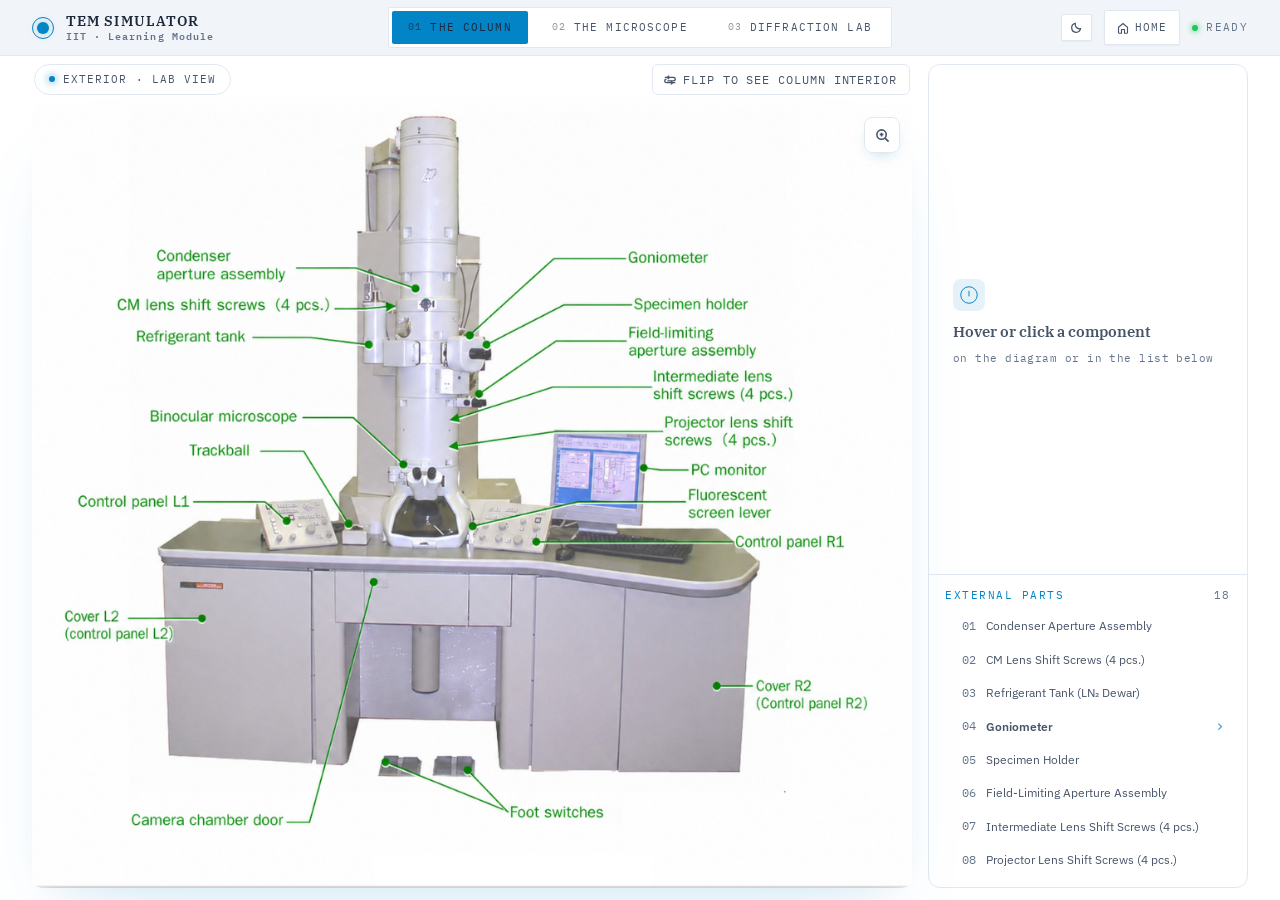
==== commit 1ac26cdf: "deploying ver1.7" ====
--- a/pages/column.html
+++ b/pages/column.html
@@ -18,41 +18,131 @@
       <!-- ============= DIAGRAM VIEWPORT (left) ============= -->
       <section class="column-viewport" id="column-viewport">
 
-        <div class="column-image-wrap" id="column-image-wrap">
-          <img
-            class="column-image"
-            id="column-image"
-            src="../assets/images/column/tem-column-anatomy.jpg"
-            alt="Annotated cross-section of a transmission electron microscope column"
-            draggable="false"
-          />
-
-          <!-- Animated electron beam — overlay aligned with the column axis -->
-          <div class="column-beam" aria-hidden="true">
-            <div class="column-beam__pulse"></div>
-            <div class="column-beam__pulse column-beam__pulse--lag"></div>
-          </div>
-
-          <!-- Hotspots are injected here at runtime -->
-          <div class="column-hotspots" id="column-hotspots" aria-hidden="false"></div>
-
-          <!-- Floating zoom button over the top-right corner of the image -->
-          <div class="column-viewport__controls">
-            <button type="button" class="btn btn--ghost" id="zoom-open-btn" title="Open zoom view">
-              <svg viewBox="0 0 16 16" width="13" height="13" fill="none" stroke="currentColor" stroke-width="1.6" aria-hidden="true">
-                <circle cx="7" cy="7" r="5"/>
-                <path d="M11 11l3.5 3.5M5 7h4M7 5v4"/>
-              </svg>
-              Zoom
-            </button>
-          </div>
-
-          <!-- Caption: module tag + title, overlaying bottom-left of the image -->
-          <div class="column-viewport__caption">
-            <span class="tag tag--signal">MODULE 01 · ANATOMY</span>
-            <span class="column-viewport__caption-text">Electron-Optical Column · Annotated</span>
-          </div>
-        </div>
+        <!-- Top toolbar — sits ABOVE the image so its text never overlaps the
+             diagram. Face indicator (left) + flip toggle (right).            -->
+        <div class="column-viewport__topbar">
+          <div class="face-indicator" id="face-indicator" aria-live="polite">
+            <span class="face-indicator__dot"></span>
+            <span class="face-indicator__text" data-face-indicator-text>Exterior · Lab View</span>
+          </div>
+
+          <button type="button" class="flip-toggle" id="flip-toggle"
+                  title="Flip to see the column interior" aria-pressed="false">
+            <svg viewBox="0 0 16 16" width="14" height="14" fill="none" stroke="currentColor" stroke-width="1.6" aria-hidden="true">
+              <path d="M2 5h10a2 2 0 0 1 2 2v0a2 2 0 0 1-2 2H5"/>
+              <path d="M7 3 5 5l2 2"/>
+              <path d="M14 11H4a2 2 0 0 1-2-2v0a2 2 0 0 1 2-2h0"/>
+              <path d="M9 13l2-2-2-2"/>
+            </svg>
+            <span class="flip-toggle__label" data-flip-label>Flip to see Column Interior</span>
+          </button>
+        </div>
+
+        <!-- Stage — hosts the flip card, drill-down overlays, and the corner
+             controls (zoom + back). Positioned, so corner buttons anchor here. -->
+        <div class="column-stage" id="column-stage">
+
+        <!-- 3D flip-card container. The .column-flip wrapper provides the
+             3D perspective; .column-flip__inner rotates, carrying the two
+             flip faces (exterior front / interior back). Drill-down detail
+             faces live OUTSIDE the flip card and overlay it when active.  -->
+        <div class="column-flip" id="column-flip">
+          <div class="column-flip__inner" id="column-flip-inner">
+
+            <!-- =============== FRONT FACE — EXTERIOR DIAGRAM =============== -->
+            <div class="column-flip__face column-flip__face--front" data-face="exterior">
+              <div class="column-image-wrap column-image-wrap--exterior" data-face-wrap="exterior">
+                <img
+                  class="column-image"
+                  data-face-image="exterior"
+                  src="../assets/images/column/tem-exterior.png"
+                  alt="Annotated exterior diagram of a transmission electron microscope and its consoles"
+                  draggable="false"
+                />
+                <!-- Hotspots layer for the exterior face (built at runtime) -->
+                <div class="column-hotspots" data-face-hotspots="exterior" aria-hidden="false"></div>
+              </div>
+            </div>
+
+            <!-- =============== BACK FACE — COLUMN INTERIOR =============== -->
+            <div class="column-flip__face column-flip__face--back" data-face="interior">
+              <div class="column-image-wrap column-image-wrap--interior" data-face-wrap="interior">
+                <img
+                  class="column-image"
+                  data-face-image="interior"
+                  src="../assets/images/column/tem-interior.png"
+                  alt="Cutaway interior diagram of the TEM column showing all lenses, deflectors, apertures, and screens"
+                  draggable="false"
+                />
+                <div class="column-hotspots" data-face-hotspots="interior" aria-hidden="false"></div>
+              </div>
+            </div>
+
+          </div>
+        </div>
+
+        <!-- =============== DRILL-DOWN DETAIL FACES (overlay) =============== -->
+        <!-- These sit on top of the flip card and are shown one at a time
+             when a drill-down hotspot is clicked. Hidden by default.       -->
+        <div class="column-detail" data-detail-face="panel-l1" hidden>
+          <div class="column-image-wrap column-image-wrap--detail column-image-wrap--l1" data-face-wrap="panel-l1">
+            <img
+              class="column-image"
+              data-face-image="panel-l1"
+              src="../assets/images/column/panel-l1.png"
+              alt="Control Panel L1 detailed view"
+              draggable="false"
+            />
+            <div class="column-hotspots" data-face-hotspots="panel-l1" aria-hidden="false"></div>
+          </div>
+        </div>
+
+        <div class="column-detail" data-detail-face="panel-r1" hidden>
+          <div class="column-image-wrap column-image-wrap--detail column-image-wrap--r1" data-face-wrap="panel-r1">
+            <img
+              class="column-image"
+              data-face-image="panel-r1"
+              src="../assets/images/column/panel-r1.png"
+              alt="Control Panel R1 detailed view"
+              draggable="false"
+            />
+            <div class="column-hotspots" data-face-hotspots="panel-r1" aria-hidden="false"></div>
+          </div>
+        </div>
+
+        <div class="column-detail" data-detail-face="panel-goniometer" hidden>
+          <div class="column-image-wrap column-image-wrap--detail column-image-wrap--goniometer" data-face-wrap="panel-goniometer">
+            <img
+              class="column-image"
+              data-face-image="panel-goniometer"
+              src="../assets/images/column/panel-goniometer.png"
+              alt="Goniometer detailed view"
+              draggable="false"
+            />
+            <div class="column-hotspots" data-face-hotspots="panel-goniometer" aria-hidden="false"></div>
+          </div>
+        </div>
+
+        <!-- Zoom button — compact icon anchored INSIDE the image's top-right
+             corner. Lives outside .column-flip so it never rotates.         -->
+        <button type="button" class="zoom-open-btn" id="zoom-open-btn" title="Open zoom view" aria-label="Open zoom view">
+          <svg viewBox="0 0 16 16" width="15" height="15" fill="none" stroke="currentColor" stroke-width="1.7" aria-hidden="true">
+            <circle cx="7" cy="7" r="5"/>
+            <path d="M11 11l3.5 3.5M5 7h4M7 5v4"/>
+          </svg>
+        </button>
+
+        <!-- Back-to-exterior control: shown only while a drill-down is open.
+             Top-left of the stage.                                          -->
+        <button type="button" class="back-to-exterior" id="back-to-exterior" hidden
+                title="Back to the exterior view (Esc)">
+          <svg viewBox="0 0 16 16" width="13" height="13" fill="none" stroke="currentColor" stroke-width="1.8" aria-hidden="true">
+            <path d="M10 3 5 8l5 5"/>
+          </svg>
+          <span>Back to Exterior</span>
+        </button>
+
+        </div><!-- /.column-stage -->
 
       </section>
 
@@ -80,14 +170,21 @@
             <h2 class="column-info__title" data-info-title></h2>
             <div class="column-info__role" data-info-role></div>
             <div class="column-info__body" data-info-body></div>
-          </div>
-
-        </div>
-
-        <!-- Component list (bottom, always visible) -->
+            <!-- Drill-down call-to-action: shown only for drill-down components -->
+            <button type="button" class="drilldown-cta" data-drilldown-cta hidden>
+              <span>Open detailed view</span>
+              <svg viewBox="0 0 16 16" width="13" height="13" fill="none" stroke="currentColor" stroke-width="1.8" aria-hidden="true">
+                <path d="M6 3l5 5-5 5"/>
+              </svg>
+            </button>
+          </div>
+
+        </div>
+
+        <!-- Component list (bottom, always visible) — populated for the current face -->
         <div class="column-info__list-wrap">
           <div class="column-info__list-heading">
-            <span>COMPONENTS</span>
+            <span data-info-list-heading>COMPONENTS</span>
             <span class="column-info__list-count" data-info-progress>—</span>
           </div>
           <ul class="component-list" id="component-list"
@@ -109,11 +206,11 @@
       <header class="zoom-modal__header">
         <div class="zoom-modal__title" id="zoom-title">
           <span class="tag tag--signal">ZOOM VIEW</span>
-          <span class="zoom-modal__heading">TEM Column · Annotated</span>
+          <span class="zoom-modal__heading" data-zoom-heading>TEM Column</span>
         </div>
 
         <div class="zoom-modal__controls">
-          <div class="zoom-modal__scale" id="zoom-scale">116%</div>
+          <div class="zoom-modal__scale" id="zoom-scale">100%</div>
           <button type="button" class="zoom-btn" id="zoom-out-btn" title="Zoom out" aria-label="Zoom out">
             <svg viewBox="0 0 16 16" width="14" height="14" fill="none" stroke="currentColor" stroke-width="1.8" aria-hidden="true">
               <path d="M3 8h10"/>
@@ -142,7 +239,7 @@
         <img
           class="zoom-modal__image"
           id="zoom-image"
-          src="../assets/images/column/tem-column-anatomy.jpg"
+          src="../assets/images/column/tem-exterior.png"
           alt="TEM column · zoomable"
           draggable="false"
         />
--- a/assets/css/column.css
+++ b/assets/css/column.css
@@ -1,27 +1,26 @@
 /* =========================================================================
-   The Column page (Module 01 · Anatomy)
-
-   Layout: full-bleed diagram viewport (left, floating) + info aside (right).
-   Header bar has been removed — the page itself uses the module tag inside
-   the viewport caption as its hierarchical anchor.
+   The Column page (Module 01 · Anatomy)  v1.1
+
+   v1.1 introduces a FLIP-CARD layout:
+     - front face = real TEM photograph (no inversion in dark mode)
+     - back  face = annotated schematic (invert in dark mode for readability)
+   A flip toggle in the top-right rotates the card 180° around its Y-axis.
    ========================================================================= */
 
 .column-body {
-  /* Constrain page chrome so the column module gets maximum drawing real estate.
-     Override the page background here so the image's internal bg blends seamlessly
-     with the viewport in both themes (light = pure white, dark = pure black). */
   --topnav-h: 60px;
-  --bg-void: #ffffff;          /* matches the image's baked-in white background */
-  background: #ffffff;
+  /* The page background no longer needs to match an inverted image's black bg
+     uniformly, because the two faces are styled per-face. Keep page neutral. */
+  --bg-void: var(--bg-page);
+  background: var(--bg-page);
 }
 
 [data-theme="dark"] .column-body {
-  --bg-void: #000000;          /* matches the inverted image's black background */
-  background: #000000;
+  --bg-void: var(--bg-page);
+  background: var(--bg-page);
 }
 
 .page--column {
-  /* Override generic page padding so the diagram can be as large as possible */
   max-width: 1700px;
   padding-top: var(--space-2);
   padding-bottom: var(--space-2);
@@ -29,43 +28,109 @@
 
 .column-page {
   display: grid;
-  grid-template-columns: 1fr 320px;       /* narrower right panel → more room for image */
+  grid-template-columns: 1fr 320px;
   gap: var(--space-4);
   align-items: stretch;
-  /* Fill nearly the entire viewport height — every pixel counts for label legibility */
   height: calc(100vh - var(--topnav-h) - 16px);
   max-height: calc(100vh - var(--topnav-h) - 16px);
 }
 
 /* -------------------------------------------------------------------------
-   Viewport — image diagram with hotspot overlay + beam animation
+   Viewport — host of the flip-card and floating controls
    ------------------------------------------------------------------------- */
 .column-viewport {
   position: relative;
-  background: transparent;        /* image floats — no frame around it */
+  background: transparent;
   border: none;
   border-radius: 0;
   display: flex;
-  align-items: stretch;           /* image-wrap fills the full grid-cell height */
-  justify-content: center;
+  flex-direction: column;
+  align-items: stretch;
+  justify-content: flex-start;
   padding: 0;
   overflow: visible;
-}
-
-/* The image floats on the page background with a soft cyan-tinted shadow.
-   Filling the cell vertically (100% height) and locking aspect-ratio yields
-   the largest possible image — width follows automatically.                */
+  min-height: 0;
+}
+
+/* Top toolbar — above the image; never overlaps the diagram. */
+.column-viewport__topbar {
+  flex: none;
+  display: flex;
+  align-items: center;
+  justify-content: space-between;
+  gap: var(--space-3);
+  padding: 0 2px 10px;
+}
+
+/* Stage — hosts the flip card + overlays + corner controls. Positioned so
+   the zoom / back buttons anchor to it. */
+.column-stage {
+  position: relative;
+  flex: 1 1 auto;
+  min-height: 0;
+  display: flex;
+  align-items: center;
+  justify-content: center;
+}
+
+/* -------------------------------------------------------------------------
+   FLIP-CARD: 3D perspective + inner rotator + two faces
+   ------------------------------------------------------------------------- */
+.column-flip {
+  position: relative;
+  width: 100%;
+  height: 100%;
+  min-height: 540px;
+  perspective: 2400px;             /* large perspective = subtle 3D, not a fish-eye */
+}
+
+.column-flip__inner {
+  position: relative;
+  width: 100%;
+  height: 100%;
+  transform-style: preserve-3d;
+  transform: rotateY(0deg);
+  transition: transform 0.85s cubic-bezier(0.55, 0.05, 0.35, 1.05);
+  /* The slight overshoot in the easing curve gives the flip a tactile feel.   */
+}
+
+.column-flip.is-flipped .column-flip__inner {
+  transform: rotateY(180deg);
+}
+
+.column-flip__face {
+  position: absolute;
+  inset: 0;
+  display: flex;
+  align-items: stretch;
+  justify-content: center;
+  backface-visibility: hidden;
+  -webkit-backface-visibility: hidden;
+}
+
+.column-flip__face--back {
+  transform: rotateY(180deg);
+}
+
+/* While the card is mid-flip, both faces become temporarily interactive
+   blockers; hide pointer events on the non-active face to prevent ghost
+   clicks from the back face leaking through. */
+.column-flip .column-flip__face--back { pointer-events: none; }
+.column-flip .column-flip__face--front { pointer-events: auto; }
+.column-flip.is-flipped .column-flip__face--front { pointer-events: none; }
+.column-flip.is-flipped .column-flip__face--back { pointer-events: auto; }
+
+/* -------------------------------------------------------------------------
+   Per-face image-wrap — each face hosts its own image, hotspots, caption.
+   The aspect-ratio matches the source image so hotspot percent coords
+   stay perfectly aligned.
+   ------------------------------------------------------------------------- */
 .column-image-wrap {
   position: relative;
-  aspect-ratio: 1166 / 1349;
-  height: 100%;                   /* fill the column-page row */
+  height: 100%;
   max-width: 100%;
-  min-height: 540px;
   border-radius: 10px;
-  /* Image bg matches the viewport bg exactly — they blend seamlessly */
-  background: var(--bg-void);
-  /* Soft cyan-only glow — the same feel as dark mode's halo, no dark halo
-     that would create a visible edge on white. */
+  background: #ffffff;            /* image background — pure white default */
   box-shadow:
     0 40px 80px -32px rgba(2, 132, 199, 0.16),
     0 14px 40px -24px rgba(2, 132, 199, 0.10),
@@ -75,6 +140,13 @@
     box-shadow var(--dur-base) var(--ease-out);
 }
 
+.column-image-wrap--exterior  { aspect-ratio: 1060 / 943; }
+.column-image-wrap--interior  { aspect-ratio: 1135 / 1136; }
+.column-image-wrap--detail    { aspect-ratio: 900 / 620; }
+.column-image-wrap--l1        { aspect-ratio: 1105 / 829; }
+.column-image-wrap--r1        { aspect-ratio: 1278 / 833; }
+.column-image-wrap--goniometer { aspect-ratio: 742 / 592; }
+
 .column-image {
   position: absolute;
   inset: 0;
@@ -83,76 +155,144 @@
   object-fit: contain;
   user-select: none;
   -webkit-user-drag: none;
-  border-radius: 12px;
+  border-radius: 10px;
   display: block;
 }
 
-/* The hotspots layer overlays the image at the same dimensions */
 .column-hotspots {
   position: absolute;
   inset: 0;
-  pointer-events: none;          /* let the layer pass clicks through except on children */
-}
-
-/* -------------------------------------------------------------------------
-   Floating caption + controls — positioned over the image, inside image-wrap
-   ------------------------------------------------------------------------- */
-.column-viewport__caption {
-  position: absolute;
-  left: 18px;
-  bottom: 14px;
-  display: flex;
-  align-items: center;
-  gap: var(--space-3);
+  pointer-events: none;
+}
+
+/* -------------------------------------------------------------------------
+   Zoom button — compact icon anchored inside the image's top-right corner.
+   Sits on .column-stage (outside the flip card) so it never rotates.
+   ------------------------------------------------------------------------- */
+.zoom-open-btn {
+  position: absolute;
+  top: 12px;
+  right: 12px;
+  z-index: 5;
+  display: inline-flex;
+  align-items: center;
+  justify-content: center;
+  width: 36px;
+  height: 36px;
+  padding: 0;
+  color: var(--text-secondary);
+  background: rgba(255, 255, 255, 0.9);
+  border: 1px solid var(--border-subtle);
+  border-radius: 8px;
+  cursor: pointer;
+  box-shadow: 0 6px 16px -8px rgba(2, 132, 199, 0.4);
+  backdrop-filter: blur(6px);
+  -webkit-backdrop-filter: blur(6px);
+  transition: all var(--dur-fast) var(--ease-out);
+}
+
+.zoom-open-btn:hover,
+.zoom-open-btn:focus-visible {
+  color: var(--signal);
+  border-color: var(--signal-edge);
+  background: var(--signal-soft);
+  outline: none;
+}
+
+[data-theme="dark"] .zoom-open-btn {
+  background: rgba(15, 23, 42, 0.82);
+  border-color: rgba(56, 189, 248, 0.20);
+}
+
+.flip-toggle {
+  display: inline-flex;
+  align-items: center;
+  gap: 6px;
+  padding: 7px 12px 7px 10px;
   font-family: var(--font-mono);
   font-size: 0.72rem;
-  color: var(--text-muted);
   letter-spacing: 0.08em;
-  pointer-events: none;
-  z-index: 4;
-  background: rgba(255, 255, 255, 0.85);
-  backdrop-filter: blur(4px);
-  padding: 6px 12px;
+  text-transform: uppercase;
+  background: var(--bg-panel);
+  color: var(--text-secondary);
+  border: 1px solid var(--border-subtle);
   border-radius: 6px;
-  border: 1px solid rgba(2, 132, 199, 0.08);
-}
-
-[data-theme="dark"] .column-viewport__caption {
-  background: rgba(11, 18, 32, 0.85);
+  cursor: pointer;
+  transition: all var(--dur-fast) var(--ease-out);
+  backdrop-filter: blur(6px);
+  -webkit-backdrop-filter: blur(6px);
+}
+
+.flip-toggle:hover,
+.flip-toggle:focus-visible {
+  background: var(--signal-soft);
+  border-color: var(--signal-edge);
+  color: var(--signal);
+  outline: none;
+}
+
+.flip-toggle[aria-pressed="true"] {
+  background: var(--signal-soft);
+  border-color: var(--signal-edge);
+  color: var(--signal);
+}
+
+.flip-toggle__label {
+  font-family: var(--font-mono);
+  white-space: nowrap;
+}
+
+/* -------------------------------------------------------------------------
+   Face indicator — lives in the top toolbar (left), above the image.
+   ------------------------------------------------------------------------- */
+.face-indicator {
+  display: inline-flex;
+  align-items: center;
+  gap: 8px;
+  padding: 6px 14px;
+  font-family: var(--font-mono);
+  font-size: 0.66rem;
+  letter-spacing: 0.10em;
+  text-transform: uppercase;
+  color: var(--text-secondary);
+  background: rgba(255, 255, 255, 0.88);
+  border: 1px solid var(--border-subtle);
+  border-radius: 999px;
+  backdrop-filter: blur(6px);
+  -webkit-backdrop-filter: blur(6px);
+  white-space: nowrap;
+}
+
+[data-theme="dark"] .face-indicator {
+  background: rgba(15, 23, 42, 0.78);
   border-color: rgba(56, 189, 248, 0.18);
 }
 
-.column-viewport__caption-text {
-  font-family: var(--font-display);
-  font-size: 0.85rem;
-  color: var(--text-primary);
-  letter-spacing: 0;
-  font-style: italic;
-  font-weight: 400;
-}
-
-.column-viewport__controls {
-  position: absolute;
-  top: 14px;
-  right: 14px;
-  display: flex;
-  gap: var(--space-2);
-  z-index: 4;
-}
-
-/* -------------------------------------------------------------------------
-   ANIMATED ELECTRON BEAM
-
-   The beam overlay sits on top of the column's central axis (x ~36%)
-   and runs from just below the gun (y ~14%) down to the phosphor screen
-   (y ~78%). Two staggered pulses keep the flow continuous.
-   ------------------------------------------------------------------------- */
-.column-beam {
-  position: absolute;
-  left: 36%;
-  top: 14.5%;
-  width: 5px;
-  height: 63%;
+.face-indicator__dot {
+  width: 6px;
+  height: 6px;
+  border-radius: 50%;
+  background: var(--signal);
+  box-shadow: 0 0 8px var(--signal);
+  animation: face-indicator-pulse 2.4s var(--ease-out) infinite;
+}
+
+@keyframes face-indicator-pulse {
+  0%, 100% { opacity: 0.6; transform: scale(0.85); }
+  50%      { opacity: 1.0; transform: scale(1.1);  }
+}
+
+/* -------------------------------------------------------------------------
+   BEAM — animated electron path overlay, schematic face ONLY.
+   Centreline of the schematic column = x 35.8 %.
+   Beam runs from y 5 % (just under filament) to y 80 % (entering projector).
+   ------------------------------------------------------------------------- */
+.column-image-wrap--schematic .column-beam {
+  position: absolute;
+  left: 35.8%;
+  top: 5%;
+  width: 4px;
+  height: 75%;
   transform: translateX(-50%);
   border-radius: 2px;
   pointer-events: none;
@@ -163,9 +303,9 @@
 .column-beam__pulse {
   position: absolute;
   left: -3px;
-  width: 11px;            /* a touch wider than the rail for a glow halo */
-  height: 28%;
-  top: -28%;
+  width: 10px;
+  height: 26%;
+  top: -26%;
   border-radius: 50% / 30%;
   background: radial-gradient(
     ellipse at center,
@@ -176,11 +316,11 @@
   );
   filter: blur(2px);
   mix-blend-mode: screen;
-  animation: beam-flow 2.6s cubic-bezier(0.45, 0.05, 0.55, 0.95) infinite;
+  animation: beam-flow 2.8s cubic-bezier(0.45, 0.05, 0.55, 0.95) infinite;
 }
 
 .column-beam__pulse--lag {
-  animation-delay: 1.3s;
+  animation-delay: 1.4s;
   opacity: 0.7;
 }
 
@@ -192,18 +332,19 @@
 }
 
 @media (prefers-reduced-motion: reduce) {
-  .column-beam__pulse { animation: none; }
-  /* In reduced-motion mode, just show a soft static glow along the path */
   .column-beam__pulse {
+    animation: none;
     top: 30%;
     height: 40%;
     opacity: 0.5;
   }
   .column-beam__pulse--lag { display: none; }
-}
-
-/* -------------------------------------------------------------------------
-   HOTSPOTS — invisible buttons over each label, lit on hover
+  .column-flip__inner { transition: none; }
+  .face-indicator__dot { animation: none; }
+}
+
+/* -------------------------------------------------------------------------
+   HOTSPOTS — invisible buttons over each label / element
    ------------------------------------------------------------------------- */
 .column-hotspot {
   position: absolute;
@@ -223,25 +364,25 @@
 .column-hotspot:hover,
 .column-hotspot:focus-visible,
 .column-hotspot.is-active {
-  background: var(--signal-soft);
-  border-color: var(--signal-edge);
+  background: rgba(245, 158, 11, 0.22);
+  border-color: #f59e0b;
   box-shadow:
-    0 0 0 1px var(--signal-edge),
-    0 6px 18px -6px rgba(2, 132, 199, 0.35);
-}
-
-/* Brief on-load reveal: every hotspot briefly tints to advertise interactivity. */
+    0 0 0 1px #f59e0b,
+    0 6px 18px -6px rgba(245, 158, 11, 0.45);
+}
+
+/* Brief on-load reveal — only on the currently-visible face */
 .column-hotspots.is-intro .column-hotspot {
   animation: hotspot-intro 1.6s var(--ease-out);
 }
 
 @keyframes hotspot-intro {
-  0%, 100% { background-color: transparent; border-color: transparent; }
-  40%, 60% { background-color: var(--signal-soft); border-color: var(--signal-edge); }
-}
-
-/* -------------------------------------------------------------------------
-   PINS — small concentric rings over the optical element on the column
+  0%, 100% { background-color: transparent; border-color: transparent; box-shadow: none; }
+  40%, 60% { background-color: rgba(245, 158, 11, 0.22); border-color: #f59e0b; box-shadow: 0 0 0 1px #f59e0b; }
+}
+
+/* -------------------------------------------------------------------------
+   PINS — small concentric rings over the optical element
    ------------------------------------------------------------------------- */
 .column-pin {
   position: absolute;
@@ -255,9 +396,7 @@
   z-index: 3;
 }
 
-.column-pin.is-active {
-  opacity: 1;
-}
+.column-pin.is-active { opacity: 1; }
 
 .column-pin::before,
 .column-pin::after {
@@ -284,8 +423,7 @@
 }
 
 /* -------------------------------------------------------------------------
-   INFO PANEL (right column) — detail card on top, component list at bottom.
-   Constrained to viewport height; both sections scroll internally as needed.
+   INFO PANEL (right column)
    ------------------------------------------------------------------------- */
 .column-info {
   background: var(--bg-panel);
@@ -298,7 +436,6 @@
   height: 100%;
 }
 
-/* ----- DETAIL CARD ----- */
 .column-info__detail {
   padding: var(--space-5) var(--space-5) var(--space-4);
   display: flex;
@@ -309,175 +446,147 @@
   border-bottom: 1px solid var(--border-subtle);
 }
 
-/* Empty state — shown until the first inspection */
 .column-info__empty {
   display: flex;
   flex-direction: column;
+  align-items: flex-start;
+  gap: 6px;
+  color: var(--text-muted);
+  margin: auto 0;
+}
+
+.column-info__empty-mark {
+  width: 32px;
+  height: 32px;
+  display: flex;
   align-items: center;
   justify-content: center;
-  flex: 1;
-  text-align: center;
-  color: var(--text-muted);
-  font-family: var(--font-mono);
-  letter-spacing: 0.05em;
-  gap: var(--space-3);
-  padding: var(--space-5) var(--space-2);
-}
-
-.column-info__empty[hidden],
-.column-info__content[hidden] { display: none; }
-
-.column-info__empty-mark {
-  width: 44px;
-  height: 44px;
-  border-radius: 50%;
-  border: 1px dashed var(--border-strong);
-  display: flex;
-  align-items: center;
-  justify-content: center;
-  color: var(--text-muted);
+  border-radius: 8px;
+  background: var(--signal-soft);
+  color: var(--signal);
+  margin-bottom: 4px;
 }
 
 .column-info__empty-title {
-  font-size: 0.78rem;
-  text-transform: uppercase;
-  color: var(--text-primary);
+  font-family: var(--font-display);
+  font-size: 0.92rem;
+  color: var(--text-secondary);
+  font-weight: 600;
 }
 
 .column-info__empty-sub {
+  font-family: var(--font-mono);
   font-size: 0.7rem;
   color: var(--text-muted);
-  font-family: var(--font-mono);
-}
-
-/* Populated content */
-.column-info__content {
-  display: flex;
-  flex-direction: column;
-  gap: var(--space-3);
-}
+  letter-spacing: 0.04em;
+}
+
+.column-info.is-populated .column-info__detail { padding-top: var(--space-4); }
 
 .column-info__eyebrow {
   font-family: var(--font-mono);
-  font-size: 0.7rem;
+  font-size: 0.66rem;
+  letter-spacing: 0.16em;
   color: var(--signal);
-  letter-spacing: 0.16em;
+  text-transform: uppercase;
+  margin-bottom: 6px;
 }
 
 .column-info__title {
   font-family: var(--font-display);
-  font-weight: 500;
-  font-size: 1.5rem;
-  line-height: 1.15;
-  margin: 0;
+  font-size: 1.2rem;
+  color: var(--text-primary);
+  margin: 0 0 4px;
+  line-height: 1.25;
+  font-weight: 700;
 }
 
 .column-info__role {
   font-family: var(--font-mono);
-  font-size: 0.72rem;
-  letter-spacing: 0.08em;
-  color: var(--text-muted);
-  text-transform: uppercase;
-  border-bottom: 1px solid var(--border-subtle);
-  padding-bottom: var(--space-3);
+  font-size: 0.78rem;
+  color: var(--text-secondary);
+  margin-bottom: var(--space-3);
+  font-style: italic;
 }
 
 .column-info__body {
-  font-size: 0.92rem;
+  font-size: 0.86rem;
   line-height: 1.55;
   color: var(--text-secondary);
 }
 
-.column-info__body p {
-  margin: 0 0 var(--space-3);
-}
-
+.column-info__body p { margin: 0 0 var(--space-3); }
 .column-info__body p:last-child { margin-bottom: 0; }
-
-.column-info__body strong {
-  color: var(--text-primary);
-  font-weight: 600;
-}
+.column-info__body strong { color: var(--text-primary); font-weight: 600; }
 
 /* ----- COMPONENT LIST ----- */
 .column-info__list-wrap {
+  padding: var(--space-3) var(--space-4) var(--space-3);
+  background: var(--bg-page);
+  flex: 0 0 auto;
+  min-height: 0;
   display: flex;
   flex-direction: column;
+  max-height: 38%;
+}
+
+.column-info__list-heading {
+  display: flex;
+  justify-content: space-between;
+  align-items: baseline;
+  font-family: var(--font-mono);
+  font-size: 0.68rem;
+  letter-spacing: 0.14em;
+  color: var(--signal);
+  text-transform: uppercase;
+  margin-bottom: 6px;
   flex: 0 0 auto;
-  max-height: 320px;
-  min-height: 0;
-}
-
-.column-info__list-heading {
-  display: flex;
-  justify-content: space-between;
-  align-items: center;
-  padding: var(--space-3) var(--space-5);
-  font-family: var(--font-mono);
-  font-size: 0.74rem;
-  color: var(--signal);                /* cyan, mirrors the eyebrow in the detail panel */
-  letter-spacing: 0.16em;
-  text-transform: uppercase;
-  font-weight: 500;
-  background: var(--signal-soft);      /* faint cyan tint to match the colour */
-  border-top: 1px solid var(--signal-edge);
-  border-bottom: 1px solid var(--border-subtle);
-}
-
-.column-info__list-count {
-  color: var(--signal);
-  font-variant-numeric: tabular-nums;
-  font-weight: 600;
-}
+}
+
+.column-info__list-count { color: var(--text-muted); font-variant-numeric: tabular-nums; }
 
 .component-list {
   list-style: none;
-  padding: var(--space-2) 0;
   margin: 0;
+  padding: 0;
   overflow-y: auto;
-  flex: 1;
-  scrollbar-width: thin;
+  flex: 1 1 auto;
+  min-height: 0;
 }
 
 .component-list__item {
   display: flex;
-  align-items: center;
-  gap: var(--space-3);
-  padding: 6px var(--space-5);
+  gap: 10px;
+  align-items: center;
+  padding: 6px 8px;
+  border-radius: 4px;
+  font-size: 0.78rem;
+  color: var(--text-secondary);
   cursor: pointer;
-  font-size: 0.84rem;
-  color: var(--text-secondary);
-  border-left: 2px solid transparent;
-  transition:
-    background var(--dur-fast) var(--ease-out),
-    border-color var(--dur-fast) var(--ease-out),
-    color var(--dur-fast) var(--ease-out);
-}
-
-.component-list__item:hover {
+  border: 1px solid transparent;
+  transition: all var(--dur-fast) var(--ease-out);
+}
+
+.component-list__item:hover,
+.component-list__item.is-active,
+.component-list__item:focus-visible {
   background: var(--signal-soft);
-  border-left-color: var(--signal-edge);
-}
-
-.component-list__item.is-active {
-  background: var(--signal-soft);
-  border-left-color: var(--signal);
+  border-color: var(--signal-edge);
   color: var(--text-primary);
-  font-weight: 500;
+  outline: none;
 }
 
 .component-list__num {
+  font-family: var(--font-mono);
+  font-size: 0.72rem;
+  color: var(--text-muted);
+  width: 22px;
   flex: 0 0 22px;
-  font-family: var(--font-mono);
-  font-size: 0.66rem;
-  color: var(--text-muted);
+  text-align: right;
   font-variant-numeric: tabular-nums;
-  letter-spacing: 0.05em;
-}
-
-.component-list__item.is-active .component-list__num {
-  color: var(--signal);
-}
+}
+
+.component-list__item.is-active .component-list__num { color: var(--signal); }
 
 .component-list__name {
   flex: 1;
@@ -487,25 +596,37 @@
 }
 
 /* -------------------------------------------------------------------------
-   DARK MODE — invert the image so background goes black + labels go white.
-   The page (--bg-void) and image-wrap are already pure black in dark mode
-   (set near the top of this file), so the image bg blends seamlessly.
+   DARK MODE per face
+   - Exterior + detail: real photos on white. Keep a light card so the photo
+     reads naturally; only dim very slightly to take the edge off pure white.
+   - Interior: placeholder is already dark-themed; give it a dark card.
    ------------------------------------------------------------------------- */
 [data-theme="dark"] .column-image-wrap {
-  /* Use a softer shadow on pure-black bg */
+  background: #0b1220;
   box-shadow:
     0 40px 80px -28px rgba(56, 189, 248, 0.18),
     0 24px 50px -22px rgba(0, 0, 0, 0.6),
     0 0 0 1px rgba(56, 189, 248, 0.08) inset;
 }
 
-[data-theme="dark"] .column-image {
-  filter: invert(1) hue-rotate(180deg) brightness(0.95) saturate(1.1);
-}
-
-/* The zoom-modal image gets the same treatment */
-[data-theme="dark"] .zoom-modal__image {
-  filter: invert(1) hue-rotate(180deg) brightness(0.95) saturate(1.1);
+/* Photographic faces: keep a near-white card behind the image so the
+   white-background diagram doesn't sit on a dark halo. */
+[data-theme="dark"] .column-image-wrap--exterior,
+[data-theme="dark"] .column-image-wrap--detail {
+  background: #f1f5f9;
+}
+
+[data-theme="dark"] .column-image-wrap--exterior .column-image,
+[data-theme="dark"] .column-image-wrap--detail .column-image {
+  filter: brightness(0.96) contrast(1.02);
+}
+
+[data-theme="dark"] .column-image-wrap--interior {
+  background: #0b1220;
+}
+
+[data-theme="dark"] .column-image-wrap--interior .column-image {
+  filter: brightness(0.92) contrast(1.05);
 }
 
 /* -------------------------------------------------------------------------
@@ -535,13 +656,13 @@
   position: relative;
   width: min(96vw, 1500px);
   height: min(94vh, 950px);
-  background: var(--bg-void);
+  background: var(--bg-page);
   border: 1px solid var(--border-subtle);
   border-radius: 12px;
   display: grid;
   grid-template-rows: auto 1fr auto;
   overflow: hidden;
-  box-shadow: 0 40px 100px -20px rgba(0,0,0,0.6);
+  box-shadow: 0 40px 100px -20px rgba(0, 0, 0, 0.6);
 }
 
 .zoom-modal__header {
@@ -555,7 +676,6 @@
 
 .zoom-modal__title { display: flex; align-items: center; gap: var(--space-3); }
 .zoom-modal__heading { font-family: var(--font-display); font-size: 1rem; color: var(--text-primary); }
-
 .zoom-modal__controls { display: flex; align-items: center; gap: var(--space-2); }
 
 .zoom-modal__scale {
@@ -591,7 +711,7 @@
 }
 
 .zoom-btn--close:hover {
-  background: rgba(239, 68, 68, 0.1));
+  background: rgba(239, 68, 68, 0.1);
   border-color: #ef4444;
   color: #ef4444;
 }
@@ -601,7 +721,7 @@
   overflow: hidden;
   background:
     repeating-conic-gradient(
-      var(--bg-panel) 0% 25%, var(--bg-void) 0% 50%
+      var(--bg-panel) 0% 25%, var(--bg-page) 0% 50%
     ) 0 0 / 18px 18px;
   cursor: grab;
 }
@@ -645,7 +765,7 @@
   font-family: var(--font-mono);
   font-size: 0.66rem;
   padding: 2px 6px;
-  background: var(--bg-void);
+  background: var(--bg-page);
   border: 1px solid var(--border-subtle);
   border-radius: 3px;
   margin-right: 4px;
@@ -658,8 +778,177 @@
 @media (max-width: 980px) {
   .column-page { grid-template-columns: 1fr; }
   .column-info { min-height: 600px; }
-  .column-image-wrap {
-    height: 70vh;
-    max-height: 70vh;
-  }
-}
+  .column-flip   { height: 70vh; min-height: 540px; }
+}
+
+/* =========================================================================
+   v1.3 — Drill-down detail faces, back control, drill-down affordances
+   ========================================================================= */
+
+/* -------------------------------------------------------------------------
+   DRILL-DOWN DETAIL FACE — overlays the flip card when a console is opened
+   ------------------------------------------------------------------------- */
+.column-detail {
+  position: absolute;
+  inset: 0;
+  display: flex;
+  align-items: center;
+  justify-content: center;
+  z-index: 6;                /* above the flip card */
+}
+
+.column-detail[hidden] { display: none; }
+
+.column-detail.is-active {
+  animation: detail-in var(--dur-base) var(--ease-out);
+}
+
+@keyframes detail-in {
+  0%   { opacity: 0; transform: scale(0.97); }
+  100% { opacity: 1; transform: scale(1); }
+}
+
+/* When a detail face is showing, dim/disable the flip card beneath it. */
+.column-flip.is-hidden-by-detail {
+  visibility: hidden;
+  pointer-events: none;
+}
+
+.column-image-wrap--detail {
+  height: 100%;
+  max-height: 100%;
+}
+
+/* -------------------------------------------------------------------------
+   BACK-TO-EXTERIOR control — top-left, shown only inside a drill-down
+   ------------------------------------------------------------------------- */
+.back-to-exterior {
+  position: absolute;
+  top: 14px;
+  left: 14px;
+  z-index: 7;
+  display: inline-flex;
+  align-items: center;
+  gap: 7px;
+  padding: 7px 13px 7px 10px;
+  font: 600 0.78rem/1 var(--font-sans, system-ui);
+  letter-spacing: 0.01em;
+  color: #ffffff;
+  background: var(--signal, #0284c7);
+  border: 1px solid color-mix(in srgb, var(--signal, #0284c7) 80%, #000 0%);
+  border-radius: 999px;
+  cursor: pointer;
+  box-shadow: 0 8px 20px -8px rgba(2, 132, 199, 0.55);
+  transition: transform var(--dur-fast) var(--ease-out),
+              box-shadow var(--dur-fast) var(--ease-out),
+              background var(--dur-fast) var(--ease-out);
+}
+
+.back-to-exterior[hidden] { display: none; }
+
+.back-to-exterior:hover,
+.back-to-exterior:focus-visible {
+  transform: translateY(-1px);
+  box-shadow: 0 12px 26px -8px rgba(2, 132, 199, 0.65);
+  outline: none;
+}
+
+.back-to-exterior svg { flex: none; }
+
+/* While in a drill-down, the face indicator gets a subtle "nested" hint. */
+.column-viewport.is-drilldown .face-indicator {
+  border-color: color-mix(in srgb, var(--signal, #0284c7) 40%, transparent);
+}
+
+/* -------------------------------------------------------------------------
+   DRILL-DOWN HOTSPOT + PIN variants — signal-blue accent (vs amber default)
+   to telegraph "this opens a deeper view".
+   ------------------------------------------------------------------------- */
+.column-hotspot--drilldown {
+  cursor: pointer;
+}
+
+.column-hotspot--drilldown:hover,
+.column-hotspot--drilldown:focus-visible,
+.column-hotspot--drilldown.is-active {
+  background: rgba(2, 132, 199, 0.20);
+  border-color: var(--signal, #0284c7);
+  box-shadow:
+    0 0 0 1px var(--signal, #0284c7),
+    0 6px 18px -6px rgba(2, 132, 199, 0.5);
+}
+
+/* Drill-down pin: blue ring + a persistent faint halo so it stands out
+   among the amber default pins even before hover. */
+.column-pin--drilldown::before,
+.column-pin--drilldown::after {
+  border-color: var(--signal, #0284c7);
+}
+.column-pin--drilldown::before {
+  background: var(--signal, #0284c7);
+  box-shadow: 0 0 10px var(--signal, #0284c7);
+}
+
+/* Extra pins (e.g. second foot-switch pedal) share the component's styling;
+   nothing extra needed — they inherit .column-pin. */
+
+/* -------------------------------------------------------------------------
+   DRILL-DOWN CTA — button inside the detail card for drill-down components
+   ------------------------------------------------------------------------- */
+.drilldown-cta {
+  margin-top: 14px;
+  display: inline-flex;
+  align-items: center;
+  gap: 8px;
+  padding: 9px 15px;
+  font: 600 0.82rem/1 var(--font-sans, system-ui);
+  color: #ffffff;
+  background: var(--signal, #0284c7);
+  border: none;
+  border-radius: 8px;
+  cursor: pointer;
+  box-shadow: 0 8px 18px -8px rgba(2, 132, 199, 0.5);
+  transition: transform var(--dur-fast) var(--ease-out),
+              box-shadow var(--dur-fast) var(--ease-out);
+}
+
+.drilldown-cta[hidden] { display: none; }
+
+.drilldown-cta:hover,
+.drilldown-cta:focus-visible {
+  transform: translateY(-1px);
+  box-shadow: 0 12px 24px -8px rgba(2, 132, 199, 0.6);
+  outline: none;
+}
+
+.drilldown-cta svg { flex: none; }
+
+/* -------------------------------------------------------------------------
+   COMPONENT LIST — drill-down row affordance (chevron)
+   ------------------------------------------------------------------------- */
+.component-list__item--drilldown .component-list__name {
+  font-weight: 600;
+}
+
+.component-list__chev {
+  margin-left: auto;
+  padding-left: 8px;
+  color: var(--signal, #0284c7);
+  font-size: 1.1rem;
+  line-height: 1;
+  opacity: 0.7;
+  transition: transform var(--dur-fast) var(--ease-out), opacity var(--dur-fast) var(--ease-out);
+}
+
+.component-list__item--drilldown:hover .component-list__chev,
+.component-list__item--drilldown:focus-visible .component-list__chev,
+.component-list__item--drilldown.is-active .component-list__chev {
+  opacity: 1;
+  transform: translateX(2px);
+}
+
+[data-theme="dark"] .back-to-exterior,
+[data-theme="dark"] .drilldown-cta {
+  color: #04121f;
+  background: var(--signal, #38bdf8);
+}
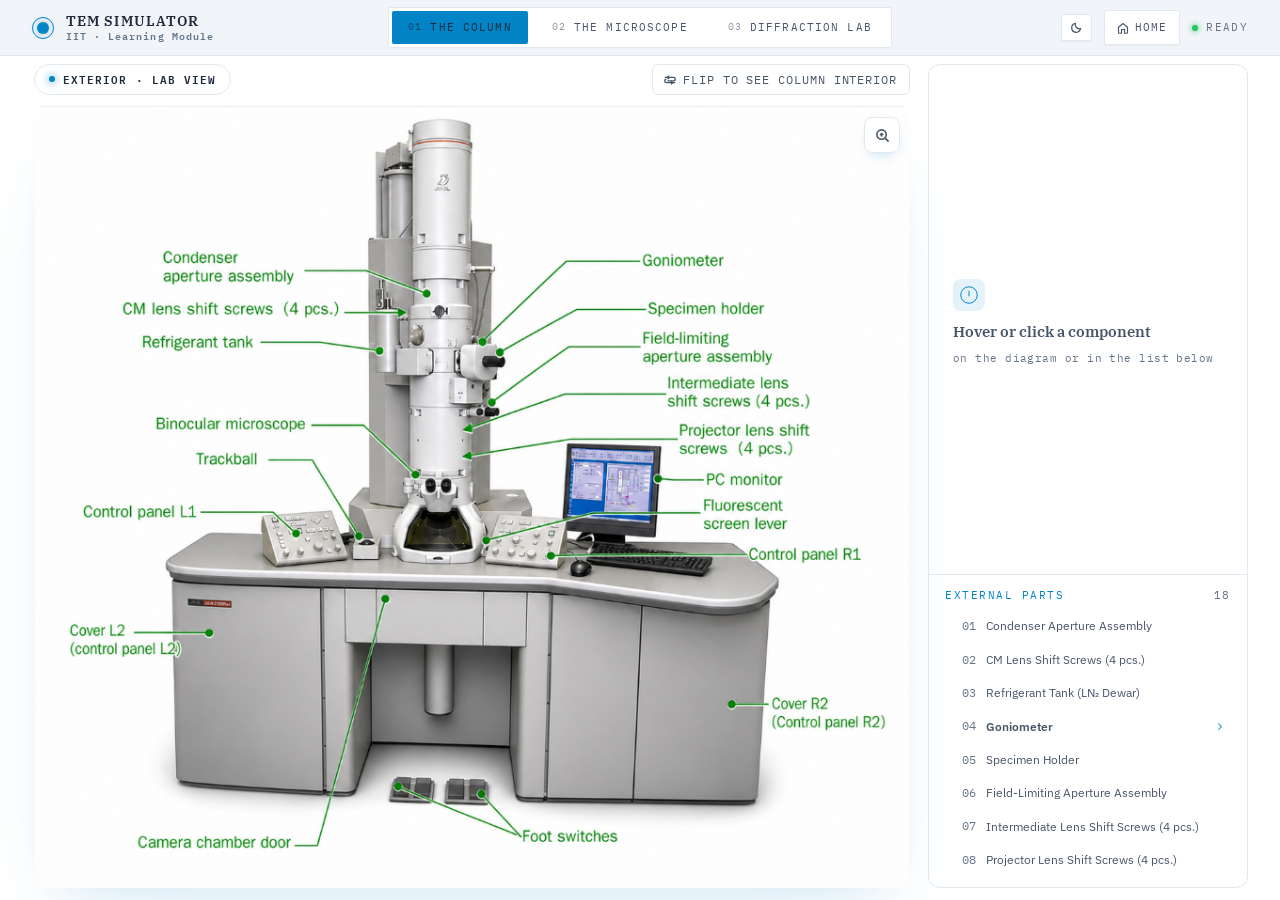
==== commit 8b0c29f1: "deploying ver 1.10" ====
--- a/pages/column.html
+++ b/pages/column.html
@@ -23,7 +23,7 @@
         <div class="column-viewport__topbar">
           <div class="face-indicator" id="face-indicator" aria-live="polite">
             <span class="face-indicator__dot"></span>
-            <span class="face-indicator__text" data-face-indicator-text>Exterior · Lab View</span>
+            <nav class="breadcrumb" data-breadcrumb aria-label="Location"></nav>
           </div>
 
           <button type="button" class="flip-toggle" id="flip-toggle"
--- a/assets/css/column.css
+++ b/assets/css/column.css
@@ -140,7 +140,7 @@
     box-shadow var(--dur-base) var(--ease-out);
 }
 
-.column-image-wrap--exterior  { aspect-ratio: 1060 / 943; }
+.column-image-wrap--exterior  { aspect-ratio: 929 / 833; }
 .column-image-wrap--interior  { aspect-ratio: 1135 / 1136; }
 .column-image-wrap--detail    { aspect-ratio: 900 / 620; }
 .column-image-wrap--l1        { aspect-ratio: 1105 / 829; }
@@ -952,3 +952,144 @@
   color: #04121f;
   background: var(--signal, #38bdf8);
 }
+
+/* =========================================================================
+   v1.9 — Drill-down expand glyph, breadcrumb, interior subsystem colours
+   ========================================================================= */
+
+/* -------------------------------------------------------------------------
+   Subsystem palette (interior face). Four functional stages of the column.
+   ------------------------------------------------------------------------- */
+:root {
+  --sub-illumination: #f59e0b;  /* amber  — gun, condensers, apertures      */
+  --sub-specimen:     #8b5cf6;  /* violet — goniometer, holder              */
+  --sub-imaging:      #14b8a6;  /* teal   — objective, intermediates, proj. */
+  --sub-viewing:      #ec4899;  /* pink   — screens, chambers, camera       */
+}
+
+/* List: colour accent only (no headers). A left stripe + tinted number;
+   contiguous ordering makes each subsystem read as a block. */
+.component-list__item.subsystem--illumination { box-shadow: inset 3px 0 0 var(--sub-illumination); }
+.component-list__item.subsystem--specimen     { box-shadow: inset 3px 0 0 var(--sub-specimen); }
+.component-list__item.subsystem--imaging      { box-shadow: inset 3px 0 0 var(--sub-imaging); }
+.component-list__item.subsystem--viewing      { box-shadow: inset 3px 0 0 var(--sub-viewing); }
+
+.component-list__item.subsystem--illumination .component-list__num { color: var(--sub-illumination); }
+.component-list__item.subsystem--specimen     .component-list__num { color: var(--sub-specimen); }
+.component-list__item.subsystem--imaging       .component-list__num { color: var(--sub-imaging); }
+.component-list__item.subsystem--viewing       .component-list__num { color: var(--sub-viewing); }
+
+/* Keep the stripe visible on hover/active (don't let the hover bg hide it). */
+.component-list__item.subsystem--illumination:hover,
+.component-list__item.subsystem--illumination.is-active { box-shadow: inset 3px 0 0 var(--sub-illumination); }
+.component-list__item.subsystem--specimen:hover,
+.component-list__item.subsystem--specimen.is-active     { box-shadow: inset 3px 0 0 var(--sub-specimen); }
+.component-list__item.subsystem--imaging:hover,
+.component-list__item.subsystem--imaging.is-active      { box-shadow: inset 3px 0 0 var(--sub-imaging); }
+.component-list__item.subsystem--viewing:hover,
+.component-list__item.subsystem--viewing.is-active      { box-shadow: inset 3px 0 0 var(--sub-viewing); }
+
+/* Diagram hotspots: tint the hover/active highlight by subsystem so the list
+   colour and the diagram agree. (Overrides the default amber for the interior
+   face; the exterior/drill-down faces carry no subsystem class.) */
+.column-hotspot.subsystem--illumination:hover,
+.column-hotspot.subsystem--illumination:focus-visible,
+.column-hotspot.subsystem--illumination.is-active {
+  background: color-mix(in srgb, var(--sub-illumination) 22%, transparent);
+  border-color: var(--sub-illumination);
+  box-shadow: 0 0 0 1px var(--sub-illumination), 0 6px 18px -6px color-mix(in srgb, var(--sub-illumination) 45%, transparent);
+}
+.column-hotspot.subsystem--specimen:hover,
+.column-hotspot.subsystem--specimen:focus-visible,
+.column-hotspot.subsystem--specimen.is-active {
+  background: color-mix(in srgb, var(--sub-specimen) 22%, transparent);
+  border-color: var(--sub-specimen);
+  box-shadow: 0 0 0 1px var(--sub-specimen), 0 6px 18px -6px color-mix(in srgb, var(--sub-specimen) 45%, transparent);
+}
+.column-hotspot.subsystem--imaging:hover,
+.column-hotspot.subsystem--imaging:focus-visible,
+.column-hotspot.subsystem--imaging.is-active {
+  background: color-mix(in srgb, var(--sub-imaging) 22%, transparent);
+  border-color: var(--sub-imaging);
+  box-shadow: 0 0 0 1px var(--sub-imaging), 0 6px 18px -6px color-mix(in srgb, var(--sub-imaging) 45%, transparent);
+}
+.column-hotspot.subsystem--viewing:hover,
+.column-hotspot.subsystem--viewing:focus-visible,
+.column-hotspot.subsystem--viewing.is-active {
+  background: color-mix(in srgb, var(--sub-viewing) 22%, transparent);
+  border-color: var(--sub-viewing);
+  box-shadow: 0 0 0 1px var(--sub-viewing), 0 6px 18px -6px color-mix(in srgb, var(--sub-viewing) 45%, transparent);
+}
+
+/* -------------------------------------------------------------------------
+   Drill-down "expand" glyph — fades in on hover/focus of a drill-down hotspot
+   ------------------------------------------------------------------------- */
+.column-hotspot { display: flex; align-items: center; justify-content: center; }
+
+.column-hotspot__expand {
+  display: inline-flex;
+  align-items: center;
+  justify-content: center;
+  width: 22px;
+  height: 22px;
+  border-radius: 50%;
+  color: #ffffff;
+  background: var(--signal, #0284c7);
+  box-shadow: 0 4px 10px -3px rgba(2, 132, 199, 0.6);
+  opacity: 0;
+  transform: scale(0.6);
+  transition: opacity var(--dur-fast) var(--ease-out), transform var(--dur-fast) var(--ease-out);
+  pointer-events: none;
+}
+
+.column-hotspot--drilldown:hover .column-hotspot__expand,
+.column-hotspot--drilldown:focus-visible .column-hotspot__expand,
+.column-hotspot--drilldown.is-active .column-hotspot__expand {
+  opacity: 1;
+  transform: scale(1);
+}
+
+[data-theme="dark"] .column-hotspot__expand {
+  color: #04121f;
+  background: var(--signal, #38bdf8);
+}
+
+/* -------------------------------------------------------------------------
+   Breadcrumb (in the top toolbar's face indicator)
+   ------------------------------------------------------------------------- */
+.breadcrumb {
+  display: inline-flex;
+  align-items: center;
+  gap: 6px;
+}
+
+.breadcrumb__seg {
+  font-family: var(--font-mono);
+  font-size: 0.66rem;
+  letter-spacing: 0.10em;
+  text-transform: uppercase;
+  color: var(--text-secondary);
+  background: none;
+  border: none;
+  padding: 0;
+  white-space: nowrap;
+}
+
+.breadcrumb__seg--current { color: var(--text-primary); font-weight: 600; }
+
+.breadcrumb__seg--link {
+  cursor: pointer;
+  text-decoration: none;
+  transition: color var(--dur-fast) var(--ease-out);
+}
+.breadcrumb__seg--link:hover,
+.breadcrumb__seg--link:focus-visible {
+  color: var(--signal);
+  text-decoration: underline;
+  outline: none;
+}
+
+.breadcrumb__sep {
+  color: var(--text-muted);
+  font-size: 0.7rem;
+}
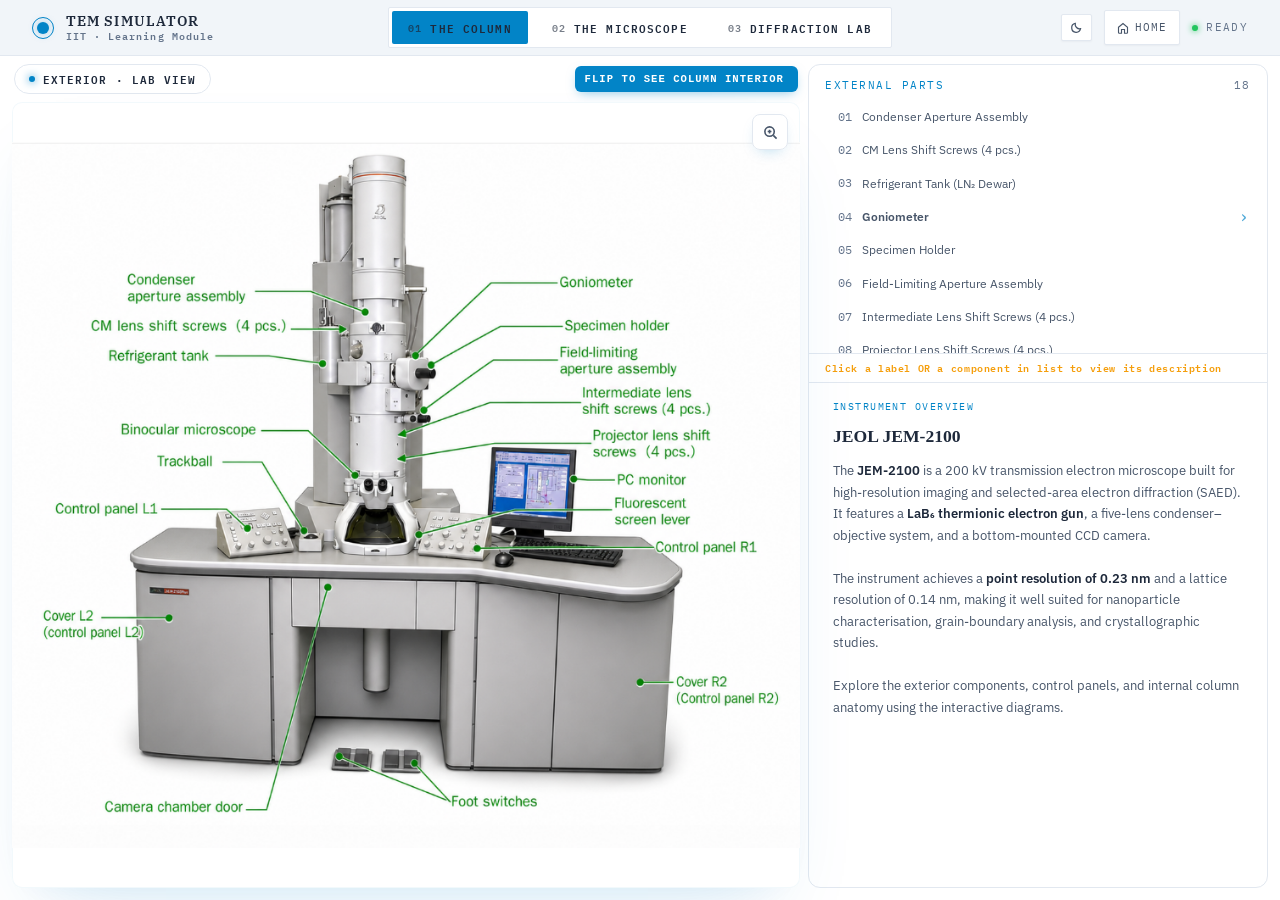
==== commit 24cef34d: "deploying v1.21" ====
--- a/pages/column.html
+++ b/pages/column.html
@@ -15,11 +15,10 @@
 
     <div class="column-page">
 
-      <!-- ============= DIAGRAM VIEWPORT (left) ============= -->
+      <!-- ============= CENTER: Diagram Viewport ============= -->
       <section class="column-viewport" id="column-viewport">
 
-        <!-- Top toolbar — sits ABOVE the image so its text never overlaps the
-             diagram. Face indicator (left) + flip toggle (right).            -->
+        <!-- Top toolbar — face indicator (left) + flip toggle (right) -->
         <div class="column-viewport__topbar">
           <div class="face-indicator" id="face-indicator" aria-live="polite">
             <span class="face-indicator__dot"></span>
@@ -28,28 +27,18 @@
 
           <button type="button" class="flip-toggle" id="flip-toggle"
                   title="Flip to see the column interior" aria-pressed="false">
-            <svg viewBox="0 0 16 16" width="14" height="14" fill="none" stroke="currentColor" stroke-width="1.6" aria-hidden="true">
-              <path d="M2 5h10a2 2 0 0 1 2 2v0a2 2 0 0 1-2 2H5"/>
-              <path d="M7 3 5 5l2 2"/>
-              <path d="M14 11H4a2 2 0 0 1-2-2v0a2 2 0 0 1 2-2h0"/>
-              <path d="M9 13l2-2-2-2"/>
-            </svg>
             <span class="flip-toggle__label" data-flip-label>Flip to see Column Interior</span>
           </button>
         </div>
 
-        <!-- Stage — hosts the flip card, drill-down overlays, and the corner
-             controls (zoom + back). Positioned, so corner buttons anchor here. -->
+        <!-- Stage — hosts the flip card, drill-down overlays, corner controls -->
         <div class="column-stage" id="column-stage">
 
-        <!-- 3D flip-card container. The .column-flip wrapper provides the
-             3D perspective; .column-flip__inner rotates, carrying the two
-             flip faces (exterior front / interior back). Drill-down detail
-             faces live OUTSIDE the flip card and overlay it when active.  -->
+        <!-- 3D flip-card container -->
         <div class="column-flip" id="column-flip">
           <div class="column-flip__inner" id="column-flip-inner">
 
-            <!-- =============== FRONT FACE — EXTERIOR DIAGRAM =============== -->
+            <!-- FRONT FACE — EXTERIOR DIAGRAM -->
             <div class="column-flip__face column-flip__face--front" data-face="exterior">
               <div class="column-image-wrap column-image-wrap--exterior" data-face-wrap="exterior">
                 <img
@@ -59,12 +48,11 @@
                   alt="Annotated exterior diagram of a transmission electron microscope and its consoles"
                   draggable="false"
                 />
-                <!-- Hotspots layer for the exterior face (built at runtime) -->
                 <div class="column-hotspots" data-face-hotspots="exterior" aria-hidden="false"></div>
               </div>
             </div>
 
-            <!-- =============== BACK FACE — COLUMN INTERIOR =============== -->
+            <!-- BACK FACE — COLUMN INTERIOR -->
             <div class="column-flip__face column-flip__face--back" data-face="interior">
               <div class="column-image-wrap column-image-wrap--interior" data-face-wrap="interior">
                 <img
@@ -81,50 +69,35 @@
           </div>
         </div>
 
-        <!-- =============== DRILL-DOWN DETAIL FACES (overlay) =============== -->
-        <!-- These sit on top of the flip card and are shown one at a time
-             when a drill-down hotspot is clicked. Hidden by default.       -->
+        <!-- DRILL-DOWN DETAIL FACES (overlay) -->
         <div class="column-detail" data-detail-face="panel-l1" hidden>
           <div class="column-image-wrap column-image-wrap--detail column-image-wrap--l1" data-face-wrap="panel-l1">
-            <img
-              class="column-image"
-              data-face-image="panel-l1"
-              src="../assets/images/column/panel-l1.png"
-              alt="Control Panel L1 detailed view"
-              draggable="false"
-            />
+            <img class="column-image" data-face-image="panel-l1"
+                 src="../assets/images/column/panel-l1.png"
+                 alt="Control Panel L1 detailed view" draggable="false" />
             <div class="column-hotspots" data-face-hotspots="panel-l1" aria-hidden="false"></div>
           </div>
         </div>
 
         <div class="column-detail" data-detail-face="panel-r1" hidden>
           <div class="column-image-wrap column-image-wrap--detail column-image-wrap--r1" data-face-wrap="panel-r1">
-            <img
-              class="column-image"
-              data-face-image="panel-r1"
-              src="../assets/images/column/panel-r1.png"
-              alt="Control Panel R1 detailed view"
-              draggable="false"
-            />
+            <img class="column-image" data-face-image="panel-r1"
+                 src="../assets/images/column/panel-r1.png"
+                 alt="Control Panel R1 detailed view" draggable="false" />
             <div class="column-hotspots" data-face-hotspots="panel-r1" aria-hidden="false"></div>
           </div>
         </div>
 
         <div class="column-detail" data-detail-face="panel-goniometer" hidden>
           <div class="column-image-wrap column-image-wrap--detail column-image-wrap--goniometer" data-face-wrap="panel-goniometer">
-            <img
-              class="column-image"
-              data-face-image="panel-goniometer"
-              src="../assets/images/column/panel-goniometer.png"
-              alt="Goniometer detailed view"
-              draggable="false"
-            />
+            <img class="column-image" data-face-image="panel-goniometer"
+                 src="../assets/images/column/panel-goniometer.png"
+                 alt="Goniometer detailed view" draggable="false" />
             <div class="column-hotspots" data-face-hotspots="panel-goniometer" aria-hidden="false"></div>
           </div>
         </div>
 
-        <!-- Zoom button — compact icon anchored INSIDE the image's top-right
-             corner. Lives outside .column-flip so it never rotates.         -->
+        <!-- Zoom button -->
         <button type="button" class="zoom-open-btn" id="zoom-open-btn" title="Open zoom view" aria-label="Open zoom view">
           <svg viewBox="0 0 16 16" width="15" height="15" fill="none" stroke="currentColor" stroke-width="1.7" aria-hidden="true">
             <circle cx="7" cy="7" r="5"/>
@@ -132,63 +105,61 @@
           </svg>
         </button>
 
-        <!-- Back-to-exterior control: shown only while a drill-down is open.
-             Top-left of the stage.                                          -->
-        <button type="button" class="back-to-exterior" id="back-to-exterior" hidden
-                title="Back to the exterior view (Esc)">
-          <svg viewBox="0 0 16 16" width="13" height="13" fill="none" stroke="currentColor" stroke-width="1.8" aria-hidden="true">
-            <path d="M10 3 5 8l5 5"/>
-          </svg>
-          <span>Back to Exterior</span>
-        </button>
-
         </div><!-- /.column-stage -->
 
       </section>
 
-      <!-- ============= INFO PANEL (right) ============= -->
-      <aside class="column-info" id="column-info">
-
-        <!-- Detail card (top) -->
-        <div class="column-info__detail">
-
-          <!-- Empty state: shown until the first hover -->
-          <div class="column-info__empty" data-info-empty>
-            <div class="column-info__empty-mark">
-              <svg viewBox="0 0 32 32" width="22" height="22" fill="none" stroke="currentColor" stroke-width="1.4" aria-hidden="true">
-                <circle cx="16" cy="16" r="12"/>
-                <path d="M16 10v8M16 22h.01"/>
-              </svg>
-            </div>
-            <div class="column-info__empty-title">Hover or click a component</div>
-            <div class="column-info__empty-sub">on the diagram or in the list below</div>
-          </div>
-
-          <!-- Detail content -->
-          <div class="column-info__content" data-info-content hidden>
-            <div class="column-info__eyebrow" data-info-eyebrow>COMPONENT</div>
-            <h2 class="column-info__title" data-info-title></h2>
-            <div class="column-info__role" data-info-role></div>
-            <div class="column-info__body" data-info-body></div>
-            <!-- Drill-down call-to-action: shown only for drill-down components -->
-            <button type="button" class="drilldown-cta" data-drilldown-cta hidden>
-              <span>Open detailed view</span>
-              <svg viewBox="0 0 16 16" width="13" height="13" fill="none" stroke="currentColor" stroke-width="1.8" aria-hidden="true">
-                <path d="M6 3l5 5-5 5"/>
-              </svg>
-            </button>
-          </div>
-
-        </div>
-
-        <!-- Component list (bottom, always visible) — populated for the current face -->
-        <div class="column-info__list-wrap">
-          <div class="column-info__list-heading">
-            <span data-info-list-heading>COMPONENTS</span>
-            <span class="column-info__list-count" data-info-progress>—</span>
+      <!-- ============= RIGHT PANEL: Description ============= -->
+      <aside class="column-desc-panel" id="column-info">
+
+        <!-- Component list — on top -->
+        <div class="column-desc-panel__list-wrap">
+          <div class="column-desc-panel__list-heading">
+            <span data-info-list-heading>EXTERNAL PARTS</span>
+            <span class="column-desc-panel__list-count" data-info-progress>—</span>
           </div>
           <ul class="component-list" id="component-list"
               role="listbox" aria-label="Column components"></ul>
+        </div>
+
+        <!-- Hint divider — between list and description -->
+        <div class="column-desc-panel__hint-bar">
+          <span class="column-desc-panel__hint-text">
+            Click a label OR a component in list to view its description
+          </span>
+        </div>
+
+        <!-- Instrument overview — shown on load, hidden when component selected -->
+        <div class="column-desc-panel__intro" data-info-empty>
+          <div class="column-desc-panel__intro-eyebrow">INSTRUMENT OVERVIEW</div>
+          <div class="column-desc-panel__intro-title">JEOL JEM-2100</div>
+          <div class="column-desc-panel__intro-body">
+            The <strong>JEM-2100</strong> is a 200&nbsp;kV transmission electron microscope
+            built for high-resolution imaging and selected-area electron diffraction (SAED).
+            It features a <strong>LaB₆ thermionic electron gun</strong>, a five-lens
+            condenser–objective system, and a bottom-mounted CCD camera.
+            <br/><br/>
+            The instrument achieves a <strong>point resolution of 0.23&nbsp;nm</strong> and a
+            lattice resolution of 0.14&nbsp;nm, making it well suited for nanoparticle
+            characterisation, grain-boundary analysis, and crystallographic studies.
+            <br/><br/>
+            Explore the exterior components, control panels, and internal column anatomy
+            using the interactive diagrams.
+          </div>
+        </div>
+
+        <!-- Component detail — appears on click -->
+        <div class="column-desc-panel__content" data-info-content hidden>
+          <div class="column-info__eyebrow" data-info-eyebrow>COMPONENT</div>
+          <h2 class="column-info__title" data-info-title></h2>
+          <div class="column-info__role" data-info-role></div>
+          <div class="column-info__body" data-info-body></div>
+          <button type="button" class="drilldown-cta" data-drilldown-cta hidden>
+            <span>Open detailed view</span>
+            <svg viewBox="0 0 16 16" width="13" height="13" fill="none" stroke="currentColor" stroke-width="1.8" aria-hidden="true">
+              <path d="M6 3l5 5-5 5"/>
+            </svg>
+          </button>
         </div>
 
       </aside>
--- a/assets/css/global.css
+++ b/assets/css/global.css
@@ -232,7 +232,8 @@
   font-size: 0.7rem;
   letter-spacing: 0.1em;
   text-transform: uppercase;
-  color: var(--text-secondary);
+  color: var(--text-primary);
+  font-weight: 600;
   padding: var(--space-2) var(--space-4);
   border-radius: 2px;
   transition: all var(--dur-fast) var(--ease-out);
@@ -521,3 +522,27 @@
   color: var(--text-secondary);
   max-width: 400px;
 }
+
+/* -------------------------------------------------------------------------
+   Module nav link attention pulse — gentle glow blink
+   ------------------------------------------------------------------------- */
+@keyframes module-pulse {
+  0%, 100% { color: var(--text-primary); text-shadow: none; }
+  50%      { color: var(--signal); text-shadow: 0 0 8px rgba(2, 132, 199, 0.5); }
+}
+
+.topnav__module:not(.is-active) {
+  animation: module-pulse 2.4s ease-in-out infinite;
+}
+
+/* Stagger the three modules so they don't all blink at once */
+.topnav__module:not(.is-active):nth-child(1) { animation-delay: 0s; }
+.topnav__module:not(.is-active):nth-child(2) { animation-delay: 0.8s; }
+.topnav__module:not(.is-active):nth-child(3) { animation-delay: 1.6s; }
+
+/* Stop the pulse on hover — solid signal color while interacting */
+.topnav__module:not(.is-active):hover {
+  animation: none;
+  color: var(--signal);
+  text-shadow: none;
+}
--- a/assets/css/column.css
+++ b/assets/css/column.css
@@ -1,16 +1,14 @@
 /* =========================================================================
-   The Column page (Module 01 · Anatomy)  v1.1
-
-   v1.1 introduces a FLIP-CARD layout:
-     - front face = real TEM photograph (no inversion in dark mode)
-     - back  face = annotated schematic (invert in dark mode for readability)
-   A flip toggle in the top-right rotates the card 180° around its Y-axis.
+   The Column page (Module 01 · Anatomy)  v1.20
+
+   v1.20 — THREE-COLUMN LAYOUT
+     Left panel  : scrollable component list
+     Centre      : diagram viewport (flip-card + drill-down overlays)
+     Right panel : component description (slides in on hover/click)
    ========================================================================= */
 
 .column-body {
   --topnav-h: 60px;
-  /* The page background no longer needs to match an inverted image's black bg
-     uniformly, because the two faces are styled per-face. Keep page neutral. */
   --bg-void: var(--bg-page);
   background: var(--bg-page);
 }
@@ -21,22 +19,102 @@
 }
 
 .page--column {
-  max-width: 1700px;
-  padding-top: var(--space-2);
-  padding-bottom: var(--space-2);
+  max-width: 1800px;
+  padding: var(--space-2) var(--space-3);
 }
 
 .column-page {
   display: grid;
-  grid-template-columns: 1fr 320px;
-  gap: var(--space-4);
+  grid-template-columns: 1fr 460px;
+  gap: var(--space-2);
   align-items: stretch;
   height: calc(100vh - var(--topnav-h) - 16px);
   max-height: calc(100vh - var(--topnav-h) - 16px);
 }
 
 /* -------------------------------------------------------------------------
-   Viewport — host of the flip-card and floating controls
+   LEFT PANEL — component list
+   ------------------------------------------------------------------------- */
+.column-list-panel {
+  background: var(--bg-panel);
+  border: 1px solid var(--border-subtle);
+  border-radius: 12px;
+  display: flex;
+  flex-direction: column;
+  min-height: 0;
+  overflow: hidden;
+}
+
+.column-list-panel__heading {
+  flex: 0 0 auto;
+  display: flex;
+  justify-content: space-between;
+  align-items: baseline;
+  font-family: var(--font-mono);
+  font-size: 0.68rem;
+  letter-spacing: 0.14em;
+  color: var(--signal);
+  text-transform: uppercase;
+  padding: var(--space-3) var(--space-4) 6px;
+}
+
+.column-list-panel__count {
+  color: var(--text-muted);
+  font-variant-numeric: tabular-nums;
+}
+
+.component-list {
+  list-style: none;
+  margin: 0;
+  padding: 0 var(--space-3) var(--space-3);
+  overflow-y: auto;
+  flex: 1 1 auto;
+  min-height: 0;
+}
+
+.component-list__item {
+  display: flex;
+  gap: 10px;
+  align-items: center;
+  padding: 6px 8px;
+  border-radius: 4px;
+  font-size: 0.78rem;
+  color: var(--text-secondary);
+  cursor: pointer;
+  border: 1px solid transparent;
+  transition: all var(--dur-fast) var(--ease-out);
+}
+
+.component-list__item:hover,
+.component-list__item.is-active,
+.component-list__item:focus-visible {
+  background: var(--signal-soft);
+  border-color: var(--signal-edge);
+  color: var(--text-primary);
+  outline: none;
+}
+
+.component-list__num {
+  font-family: var(--font-mono);
+  font-size: 0.72rem;
+  color: var(--text-muted);
+  width: 22px;
+  flex: 0 0 22px;
+  text-align: right;
+  font-variant-numeric: tabular-nums;
+}
+
+.component-list__item.is-active .component-list__num { color: var(--signal); }
+
+.component-list__name {
+  flex: 1;
+  white-space: nowrap;
+  overflow: hidden;
+  text-overflow: ellipsis;
+}
+
+/* -------------------------------------------------------------------------
+   CENTRE — Diagram viewport (host of the flip-card + floating controls)
    ------------------------------------------------------------------------- */
 .column-viewport {
   position: relative;
@@ -52,18 +130,17 @@
   min-height: 0;
 }
 
-/* Top toolbar — above the image; never overlaps the diagram. */
+/* Top toolbar — face indicator (left) + flip toggle (right) */
 .column-viewport__topbar {
   flex: none;
   display: flex;
   align-items: center;
   justify-content: space-between;
   gap: var(--space-3);
-  padding: 0 2px 10px;
-}
-
-/* Stage — hosts the flip card + overlays + corner controls. Positioned so
-   the zoom / back buttons anchor to it. */
+  padding: 0 2px 8px;
+}
+
+/* Stage — hosts the flip card + overlays + corner controls */
 .column-stage {
   position: relative;
   flex: 1 1 auto;
@@ -81,7 +158,7 @@
   width: 100%;
   height: 100%;
   min-height: 540px;
-  perspective: 2400px;             /* large perspective = subtle 3D, not a fish-eye */
+  perspective: 2400px;
 }
 
 .column-flip__inner {
@@ -91,7 +168,6 @@
   transform-style: preserve-3d;
   transform: rotateY(0deg);
   transition: transform 0.85s cubic-bezier(0.55, 0.05, 0.35, 1.05);
-  /* The slight overshoot in the easing curve gives the flip a tactile feel.   */
 }
 
 .column-flip.is-flipped .column-flip__inner {
@@ -112,25 +188,20 @@
   transform: rotateY(180deg);
 }
 
-/* While the card is mid-flip, both faces become temporarily interactive
-   blockers; hide pointer events on the non-active face to prevent ghost
-   clicks from the back face leaking through. */
 .column-flip .column-flip__face--back { pointer-events: none; }
 .column-flip .column-flip__face--front { pointer-events: auto; }
 .column-flip.is-flipped .column-flip__face--front { pointer-events: none; }
 .column-flip.is-flipped .column-flip__face--back { pointer-events: auto; }
 
 /* -------------------------------------------------------------------------
-   Per-face image-wrap — each face hosts its own image, hotspots, caption.
-   The aspect-ratio matches the source image so hotspot percent coords
-   stay perfectly aligned.
+   Per-face image-wrap
    ------------------------------------------------------------------------- */
 .column-image-wrap {
   position: relative;
   height: 100%;
   max-width: 100%;
   border-radius: 10px;
-  background: #ffffff;            /* image background — pure white default */
+  background: #ffffff;
   box-shadow:
     0 40px 80px -32px rgba(2, 132, 199, 0.16),
     0 14px 40px -24px rgba(2, 132, 199, 0.10),
@@ -166,8 +237,7 @@
 }
 
 /* -------------------------------------------------------------------------
-   Zoom button — compact icon anchored inside the image's top-right corner.
-   Sits on .column-stage (outside the flip card) so it never rotates.
+   Zoom button
    ------------------------------------------------------------------------- */
 .zoom-open-btn {
   position: absolute;
@@ -204,37 +274,106 @@
   border-color: rgba(56, 189, 248, 0.20);
 }
 
+/* -------------------------------------------------------------------------
+   Flip toggle — top-right of topbar, prominent
+   ------------------------------------------------------------------------- */
 .flip-toggle {
   display: inline-flex;
   align-items: center;
   gap: 6px;
-  padding: 7px 12px 7px 10px;
-  font-family: var(--font-mono);
-  font-size: 0.72rem;
-  letter-spacing: 0.08em;
+  padding: 7px 14px 7px 10px;
+  font-family: var(--font-mono);
+  font-size: 0.66rem;
+  letter-spacing: 0.10em;
   text-transform: uppercase;
-  background: var(--bg-panel);
-  color: var(--text-secondary);
-  border: 1px solid var(--border-subtle);
+  background: var(--signal);
+  color: #ffffff;
+  font-weight: 700;
+  border: none;
   border-radius: 6px;
   cursor: pointer;
   transition: all var(--dur-fast) var(--ease-out);
-  backdrop-filter: blur(6px);
-  -webkit-backdrop-filter: blur(6px);
+  box-shadow: 0 4px 12px -4px rgba(2, 132, 199, 0.5);
+  animation: flip-blink 2s ease-in-out infinite;
+}
+
+@keyframes flip-blink {
+  0%, 100% { opacity: 0.55; }
+  50%      { opacity: 1; }
 }
 
 .flip-toggle:hover,
 .flip-toggle:focus-visible {
-  background: var(--signal-soft);
-  border-color: var(--signal-edge);
+  background: #0ea5e9;
+  color: #ffffff;
+  outline: none;
+  animation: none;
+  opacity: 1;
+  box-shadow: 0 6px 16px -4px rgba(2, 132, 199, 0.65);
+  transform: translateY(-1px);
+}
+
+.flip-toggle[aria-pressed="true"] {
+  background: #0ea5e9;
+  color: #ffffff;
+}
+
+/* Animated mini-card flip icon */
+.flip-icon {
+  display: inline-block;
+  width: 22px;
+  height: 18px;
+  perspective: 80px;
+  flex: 0 0 22px;
+}
+
+.flip-icon__inner {
+  position: relative;
+  width: 100%;
+  height: 100%;
+  transform-style: preserve-3d;
+  animation: flip-icon-spin 3.5s ease-in-out infinite;
+}
+
+.flip-icon__face {
+  position: absolute;
+  inset: 0;
+  display: flex;
+  align-items: center;
+  justify-content: center;
+  border-radius: 3px;
+  border: 2px solid #ffffff;
+  font-family: var(--font-mono);
+  font-size: 0.55rem;
+  font-weight: 800;
+  line-height: 1;
+  backface-visibility: hidden;
+  -webkit-backface-visibility: hidden;
+  box-shadow: 0 1px 3px rgba(0,0,0,0.2);
+}
+
+.flip-icon__face--front {
+  background: #ffffff;
   color: var(--signal);
-  outline: none;
-}
-
-.flip-toggle[aria-pressed="true"] {
-  background: var(--signal-soft);
-  border-color: var(--signal-edge);
-  color: var(--signal);
+}
+
+.flip-icon__face--back {
+  background: #fbbf24;
+  color: #78350f;
+  border-color: #fbbf24;
+  transform: rotateY(180deg);
+}
+
+@keyframes flip-icon-spin {
+  0%, 30%   { transform: rotateY(0deg); }
+  45%, 55%  { transform: rotateY(180deg); }
+  70%, 100% { transform: rotateY(360deg); }
+}
+
+/* Stop icon animation on hover — feels responsive */
+.flip-toggle:hover .flip-icon__inner,
+.flip-toggle:focus-visible .flip-icon__inner {
+  animation-play-state: paused;
 }
 
 .flip-toggle__label {
@@ -243,7 +382,7 @@
 }
 
 /* -------------------------------------------------------------------------
-   Face indicator — lives in the top toolbar (left), above the image.
+   Face indicator
    ------------------------------------------------------------------------- */
 .face-indicator {
   display: inline-flex;
@@ -283,9 +422,64 @@
 }
 
 /* -------------------------------------------------------------------------
-   BEAM — animated electron path overlay, schematic face ONLY.
-   Centreline of the schematic column = x 35.8 %.
-   Beam runs from y 5 % (just under filament) to y 80 % (entering projector).
+   Back-to-exterior control
+   ------------------------------------------------------------------------- */
+.back-to-exterior {
+  position: absolute;
+  top: 10px;
+  left: 10px;
+  z-index: 6;
+  display: inline-flex;
+  align-items: center;
+  gap: 6px;
+  padding: 7px 14px 7px 10px;
+  font-family: var(--font-mono);
+  font-size: 0.7rem;
+  letter-spacing: 0.06em;
+  text-transform: uppercase;
+  background: var(--signal);
+  color: #ffffff;
+  border: none;
+  border-radius: 8px;
+  cursor: pointer;
+  box-shadow: 0 6px 16px -6px rgba(2, 132, 199, 0.5);
+  transition: transform var(--dur-fast) var(--ease-out),
+              box-shadow var(--dur-fast) var(--ease-out);
+}
+
+.back-to-exterior[hidden] { display: none; }
+
+.back-to-exterior:hover,
+.back-to-exterior:focus-visible {
+  transform: translateY(-1px);
+  box-shadow: 0 8px 20px -6px rgba(2, 132, 199, 0.65);
+  outline: none;
+}
+
+/* -------------------------------------------------------------------------
+   Drill-down detail overlay
+   ------------------------------------------------------------------------- */
+.column-detail {
+  position: absolute;
+  inset: 0;
+  display: flex;
+  align-items: stretch;
+  justify-content: center;
+  z-index: 4;
+  background: var(--bg-page);
+  border-radius: 10px;
+}
+
+.column-detail[hidden] { display: none; }
+
+.column-flip.is-hidden-by-detail {
+  opacity: 0;
+  pointer-events: none;
+  transition: opacity 0.3s ease;
+}
+
+/* -------------------------------------------------------------------------
+   BEAM — animated electron path overlay (schematic face ONLY)
    ------------------------------------------------------------------------- */
 .column-image-wrap--schematic .column-beam {
   position: absolute;
@@ -341,10 +535,12 @@
   .column-beam__pulse--lag { display: none; }
   .column-flip__inner { transition: none; }
   .face-indicator__dot { animation: none; }
-}
-
-/* -------------------------------------------------------------------------
-   HOTSPOTS — invisible buttons over each label / element
+  .flip-icon__inner { animation: none; }
+  .flip-toggle { animation: none; }
+}
+
+/* -------------------------------------------------------------------------
+   HOTSPOTS
    ------------------------------------------------------------------------- */
 .column-hotspot {
   position: absolute;
@@ -359,6 +555,9 @@
     border-color   var(--dur-fast) var(--ease-out),
     box-shadow     var(--dur-fast) var(--ease-out);
   outline: none;
+  display: flex;
+  align-items: center;
+  justify-content: center;
 }
 
 .column-hotspot:hover,
@@ -371,7 +570,7 @@
     0 6px 18px -6px rgba(245, 158, 11, 0.45);
 }
 
-/* Brief on-load reveal — only on the currently-visible face */
+/* Brief on-load reveal */
 .column-hotspots.is-intro .column-hotspot {
   animation: hotspot-intro 1.6s var(--ease-out);
 }
@@ -382,7 +581,7 @@
 }
 
 /* -------------------------------------------------------------------------
-   PINS — small concentric rings over the optical element
+   PINS
    ------------------------------------------------------------------------- */
 .column-pin {
   position: absolute;
@@ -423,9 +622,9 @@
 }
 
 /* -------------------------------------------------------------------------
-   INFO PANEL (right column)
-   ------------------------------------------------------------------------- */
-.column-info {
+   RIGHT PANEL — component description
+   ------------------------------------------------------------------------- */
+.column-desc-panel {
   background: var(--bg-panel);
   border: 1px solid var(--border-subtle);
   border-radius: 12px;
@@ -436,52 +635,121 @@
   height: 100%;
 }
 
-.column-info__detail {
-  padding: var(--space-5) var(--space-5) var(--space-4);
+/* Instrument overview — shown on load, hidden when component selected */
+.column-desc-panel__intro {
+  flex: 1 1 auto;
+  padding: var(--space-4) var(--space-5);
+  overflow-y: auto;
   display: flex;
   flex-direction: column;
+  gap: var(--space-3);
+  min-height: 0;
+}
+
+.column-desc-panel__intro[hidden] { display: none; }
+
+.column-desc-panel__intro-eyebrow {
+  font-family: var(--font-mono);
+  font-size: 0.64rem;
+  letter-spacing: 0.14em;
+  text-transform: uppercase;
+  color: var(--signal);
+}
+
+.column-desc-panel__intro-title {
+  font-family: var(--font-display);
+  font-size: 1.1rem;
+  font-weight: 700;
+  color: var(--text-primary);
+  line-height: 1.25;
+}
+
+.column-desc-panel__intro-body {
+  font-size: 0.84rem;
+  line-height: 1.6;
+  color: var(--text-secondary);
+}
+
+.column-desc-panel__intro-body strong {
+  color: var(--text-primary);
+  font-weight: 600;
+}
+
+/* Component detail content — fills space above hint bar */
+.column-desc-panel__content {
   flex: 1 1 auto;
-  min-height: 240px;
+  padding: var(--space-4) var(--space-5);
   overflow-y: auto;
+  display: flex;
+  flex-direction: column;
+  animation: desc-fade-in 0.3s ease;
+  min-height: 0;
+}
+
+.column-desc-panel__content[hidden] { display: none; }
+
+@keyframes desc-fade-in {
+  from { opacity: 0; transform: translateY(8px); }
+  to   { opacity: 1; transform: translateY(0); }
+}
+
+/* Hint divider — sits between description and list */
+.column-desc-panel__hint-bar {
+  flex: 0 0 auto;
+  display: flex;
+  align-items: center;
+  padding: 6px var(--space-4);
+  border-top: 1px solid var(--border-subtle);
   border-bottom: 1px solid var(--border-subtle);
-}
-
-.column-info__empty {
+  background: var(--bg-page);
+}
+
+/* Hide hint bar once a component is selected */
+.column-desc-panel.is-populated .column-desc-panel__hint-bar {
+  display: none;
+}
+
+.column-desc-panel__hint-text {
+  font-family: var(--font-mono);
+  font-size: 0.64rem;
+  letter-spacing: 0.06em;
+  color: #f59e0b;
+  font-weight: 600;
+  animation: hint-blink 1.8s ease-in-out infinite;
+}
+
+@keyframes hint-blink {
+  0%, 100% { opacity: 0.5; }
+  50%      { opacity: 1; }
+}
+
+/* Component list — on top of right panel */
+.column-desc-panel__list-wrap {
+  flex: 0 0 auto;
+  max-height: 35%;
   display: flex;
   flex-direction: column;
-  align-items: flex-start;
-  gap: 6px;
+  background: var(--bg-page);
+  overflow: hidden;
+}
+
+.column-desc-panel__list-heading {
+  flex: 0 0 auto;
+  display: flex;
+  justify-content: space-between;
+  align-items: baseline;
+  font-family: var(--font-mono);
+  font-size: 0.68rem;
+  letter-spacing: 0.14em;
+  color: var(--signal);
+  text-transform: uppercase;
+  padding: var(--space-3) var(--space-4) 6px;
+}
+
+.column-desc-panel__list-count {
   color: var(--text-muted);
-  margin: auto 0;
-}
-
-.column-info__empty-mark {
-  width: 32px;
-  height: 32px;
-  display: flex;
-  align-items: center;
-  justify-content: center;
-  border-radius: 8px;
-  background: var(--signal-soft);
-  color: var(--signal);
-  margin-bottom: 4px;
-}
-
-.column-info__empty-title {
-  font-family: var(--font-display);
-  font-size: 0.92rem;
-  color: var(--text-secondary);
-  font-weight: 600;
-}
-
-.column-info__empty-sub {
-  font-family: var(--font-mono);
-  font-size: 0.7rem;
-  color: var(--text-muted);
-  letter-spacing: 0.04em;
-}
-
-.column-info.is-populated .column-info__detail { padding-top: var(--space-4); }
+  font-variant-numeric: tabular-nums;
+}
 
 .column-info__eyebrow {
   font-family: var(--font-mono);
@@ -494,7 +762,7 @@
 
 .column-info__title {
   font-family: var(--font-display);
-  font-size: 1.2rem;
+  font-size: 1.15rem;
   color: var(--text-primary);
   margin: 0 0 4px;
   line-height: 1.25;
@@ -510,8 +778,8 @@
 }
 
 .column-info__body {
-  font-size: 0.86rem;
-  line-height: 1.55;
+  font-size: 0.92rem;
+  line-height: 1.6;
   color: var(--text-secondary);
 }
 
@@ -519,87 +787,8 @@
 .column-info__body p:last-child { margin-bottom: 0; }
 .column-info__body strong { color: var(--text-primary); font-weight: 600; }
 
-/* ----- COMPONENT LIST ----- */
-.column-info__list-wrap {
-  padding: var(--space-3) var(--space-4) var(--space-3);
-  background: var(--bg-page);
-  flex: 0 0 auto;
-  min-height: 0;
-  display: flex;
-  flex-direction: column;
-  max-height: 38%;
-}
-
-.column-info__list-heading {
-  display: flex;
-  justify-content: space-between;
-  align-items: baseline;
-  font-family: var(--font-mono);
-  font-size: 0.68rem;
-  letter-spacing: 0.14em;
-  color: var(--signal);
-  text-transform: uppercase;
-  margin-bottom: 6px;
-  flex: 0 0 auto;
-}
-
-.column-info__list-count { color: var(--text-muted); font-variant-numeric: tabular-nums; }
-
-.component-list {
-  list-style: none;
-  margin: 0;
-  padding: 0;
-  overflow-y: auto;
-  flex: 1 1 auto;
-  min-height: 0;
-}
-
-.component-list__item {
-  display: flex;
-  gap: 10px;
-  align-items: center;
-  padding: 6px 8px;
-  border-radius: 4px;
-  font-size: 0.78rem;
-  color: var(--text-secondary);
-  cursor: pointer;
-  border: 1px solid transparent;
-  transition: all var(--dur-fast) var(--ease-out);
-}
-
-.component-list__item:hover,
-.component-list__item.is-active,
-.component-list__item:focus-visible {
-  background: var(--signal-soft);
-  border-color: var(--signal-edge);
-  color: var(--text-primary);
-  outline: none;
-}
-
-.component-list__num {
-  font-family: var(--font-mono);
-  font-size: 0.72rem;
-  color: var(--text-muted);
-  width: 22px;
-  flex: 0 0 22px;
-  text-align: right;
-  font-variant-numeric: tabular-nums;
-}
-
-.component-list__item.is-active .component-list__num { color: var(--signal); }
-
-.component-list__name {
-  flex: 1;
-  white-space: nowrap;
-  overflow: hidden;
-  text-overflow: ellipsis;
-}
-
 /* -------------------------------------------------------------------------
    DARK MODE per face
-   - Exterior + detail: real photos on white. Keep a light card so the photo
-     reads naturally; only dim very slightly to take the edge off pure white.
-   - Interior: placeholder is already dark-themed; give it a dark card.
    ------------------------------------------------------------------------- */
 [data-theme="dark"] .column-image-wrap {
   background: #0b1220;
@@ -609,8 +798,6 @@
     0 0 0 1px rgba(56, 189, 248, 0.08) inset;
 }
 
-/* Photographic faces: keep a near-white card behind the image so the
-   white-background diagram doesn't sit on a dark halo. */
 [data-theme="dark"] .column-image-wrap--exterior,
 [data-theme="dark"] .column-image-wrap--detail {
   background: #f1f5f9;
@@ -649,220 +836,137 @@
   background: rgba(15, 23, 42, 0.62);
   backdrop-filter: blur(8px);
   -webkit-backdrop-filter: blur(8px);
-  cursor: zoom-out;
 }
 
 .zoom-modal__panel {
   position: relative;
-  width: min(96vw, 1500px);
-  height: min(94vh, 950px);
+  z-index: 1;
+  display: flex;
+  flex-direction: column;
+  width: min(96vw, 1400px);
+  height: min(92vh, 960px);
+  background: var(--bg-panel);
+  border: 1px solid var(--border-subtle);
+  border-radius: 14px;
+  box-shadow: 0 40px 80px -20px rgba(0, 0, 0, 0.4);
+  overflow: hidden;
+}
+
+.zoom-modal__header {
+  flex: 0 0 auto;
+  display: flex;
+  align-items: center;
+  justify-content: space-between;
+  padding: var(--space-3) var(--space-4);
+  border-bottom: 1px solid var(--border-subtle);
+}
+
+.zoom-modal__title {
+  display: flex;
+  align-items: center;
+  gap: var(--space-3);
+}
+
+.zoom-modal__heading {
+  font-family: var(--font-display);
+  font-size: 0.92rem;
+  font-weight: 600;
+  letter-spacing: -0.01em;
+}
+
+.zoom-modal__controls {
+  display: flex;
+  align-items: center;
+  gap: var(--space-2);
+}
+
+.zoom-modal__scale {
+  font-family: var(--font-mono);
+  font-size: 0.72rem;
+  color: var(--text-secondary);
+  min-width: 42px;
+  text-align: right;
+  font-variant-numeric: tabular-nums;
+}
+
+.zoom-btn {
+  display: inline-flex;
+  align-items: center;
+  justify-content: center;
+  width: 32px;
+  height: 32px;
   background: var(--bg-page);
   border: 1px solid var(--border-subtle);
-  border-radius: 12px;
-  display: grid;
-  grid-template-rows: auto 1fr auto;
-  overflow: hidden;
-  box-shadow: 0 40px 100px -20px rgba(0, 0, 0, 0.6);
-}
-
-.zoom-modal__header {
-  display: flex;
-  justify-content: space-between;
-  align-items: center;
-  padding: var(--space-3) var(--space-4);
-  border-bottom: 1px solid var(--border-subtle);
-  background: var(--bg-panel);
-}
-
-.zoom-modal__title { display: flex; align-items: center; gap: var(--space-3); }
-.zoom-modal__heading { font-family: var(--font-display); font-size: 1rem; color: var(--text-primary); }
-.zoom-modal__controls { display: flex; align-items: center; gap: var(--space-2); }
-
-.zoom-modal__scale {
-  font-family: var(--font-mono);
-  font-size: 0.78rem;
-  color: var(--signal);
-  padding: 4px 10px;
-  border: 1px solid var(--border-subtle);
-  border-radius: 4px;
-  min-width: 64px;
-  text-align: center;
-  font-variant-numeric: tabular-nums;
-}
-
-.zoom-btn {
-  width: 32px;
-  height: 32px;
-  display: flex;
-  align-items: center;
-  justify-content: center;
-  border: 1px solid var(--border-subtle);
-  background: var(--bg-panel);
-  border-radius: 4px;
+  border-radius: 6px;
+  color: var(--text-secondary);
   cursor: pointer;
-  color: var(--text-secondary);
   transition: all var(--dur-fast) var(--ease-out);
 }
 
-.zoom-btn:hover {
+.zoom-btn:hover,
+.zoom-btn:focus-visible {
   background: var(--signal-soft);
   border-color: var(--signal-edge);
   color: var(--signal);
-}
-
-.zoom-btn--close:hover {
-  background: rgba(239, 68, 68, 0.1);
-  border-color: #ef4444;
-  color: #ef4444;
+  outline: none;
+}
+
+.zoom-btn--close {
+  margin-left: var(--space-2);
 }
 
 .zoom-modal__stage {
   position: relative;
+  flex: 1 1 auto;
   overflow: hidden;
-  background:
-    repeating-conic-gradient(
-      var(--bg-panel) 0% 25%, var(--bg-page) 0% 50%
-    ) 0 0 / 18px 18px;
   cursor: grab;
+  display: flex;
+  align-items: center;
+  justify-content: center;
+  background: var(--bg-page);
 }
 
 .zoom-modal__stage.is-panning { cursor: grabbing; }
-
-[data-theme="dark"] .zoom-modal__stage {
-  background:
-    repeating-conic-gradient(
-      rgba(15, 23, 42, 0.5) 0% 25%, rgba(11, 18, 32, 0.7) 0% 50%
-    ) 0 0 / 18px 18px;
-}
 
 .zoom-modal__image {
   position: absolute;
   top: 50%;
   left: 50%;
-  transform-origin: 50% 50%;
+  transform: translate(-50%, -50%);
+  transform-origin: center center;
   user-select: none;
   -webkit-user-drag: none;
-  will-change: transform;
 }
 
 .zoom-modal__footer {
+  flex: 0 0 auto;
   display: flex;
   justify-content: center;
-  align-items: center;
-  padding: var(--space-2) var(--space-4);
+  padding: var(--space-2);
   border-top: 1px solid var(--border-subtle);
-  background: var(--bg-panel);
 }
 
 .zoom-modal__hint {
   font-family: var(--font-mono);
-  font-size: 0.7rem;
+  font-size: 0.64rem;
+  letter-spacing: 0.08em;
   color: var(--text-muted);
-  letter-spacing: 0.05em;
+  text-transform: uppercase;
 }
 
 .zoom-modal__hint kbd {
-  font-family: var(--font-mono);
-  font-size: 0.66rem;
-  padding: 2px 6px;
+  display: inline-block;
+  padding: 1px 5px;
+  font-family: var(--font-mono);
+  font-size: 0.6rem;
+  color: var(--text-secondary);
   background: var(--bg-page);
   border: 1px solid var(--border-subtle);
   border-radius: 3px;
-  margin-right: 4px;
-  color: var(--text-primary);
-}
-
-/* -------------------------------------------------------------------------
-   Responsive: drop to single column on narrow viewports
-   ------------------------------------------------------------------------- */
-@media (max-width: 980px) {
-  .column-page { grid-template-columns: 1fr; }
-  .column-info { min-height: 600px; }
-  .column-flip   { height: 70vh; min-height: 540px; }
-}
-
-/* =========================================================================
-   v1.3 — Drill-down detail faces, back control, drill-down affordances
-   ========================================================================= */
-
-/* -------------------------------------------------------------------------
-   DRILL-DOWN DETAIL FACE — overlays the flip card when a console is opened
-   ------------------------------------------------------------------------- */
-.column-detail {
-  position: absolute;
-  inset: 0;
-  display: flex;
-  align-items: center;
-  justify-content: center;
-  z-index: 6;                /* above the flip card */
-}
-
-.column-detail[hidden] { display: none; }
-
-.column-detail.is-active {
-  animation: detail-in var(--dur-base) var(--ease-out);
-}
-
-@keyframes detail-in {
-  0%   { opacity: 0; transform: scale(0.97); }
-  100% { opacity: 1; transform: scale(1); }
-}
-
-/* When a detail face is showing, dim/disable the flip card beneath it. */
-.column-flip.is-hidden-by-detail {
-  visibility: hidden;
-  pointer-events: none;
-}
-
-.column-image-wrap--detail {
-  height: 100%;
-  max-height: 100%;
-}
-
-/* -------------------------------------------------------------------------
-   BACK-TO-EXTERIOR control — top-left, shown only inside a drill-down
-   ------------------------------------------------------------------------- */
-.back-to-exterior {
-  position: absolute;
-  top: 14px;
-  left: 14px;
-  z-index: 7;
-  display: inline-flex;
-  align-items: center;
-  gap: 7px;
-  padding: 7px 13px 7px 10px;
-  font: 600 0.78rem/1 var(--font-sans, system-ui);
-  letter-spacing: 0.01em;
-  color: #ffffff;
-  background: var(--signal, #0284c7);
-  border: 1px solid color-mix(in srgb, var(--signal, #0284c7) 80%, #000 0%);
-  border-radius: 999px;
-  cursor: pointer;
-  box-shadow: 0 8px 20px -8px rgba(2, 132, 199, 0.55);
-  transition: transform var(--dur-fast) var(--ease-out),
-              box-shadow var(--dur-fast) var(--ease-out),
-              background var(--dur-fast) var(--ease-out);
-}
-
-.back-to-exterior[hidden] { display: none; }
-
-.back-to-exterior:hover,
-.back-to-exterior:focus-visible {
-  transform: translateY(-1px);
-  box-shadow: 0 12px 26px -8px rgba(2, 132, 199, 0.65);
-  outline: none;
-}
-
-.back-to-exterior svg { flex: none; }
-
-/* While in a drill-down, the face indicator gets a subtle "nested" hint. */
-.column-viewport.is-drilldown .face-indicator {
-  border-color: color-mix(in srgb, var(--signal, #0284c7) 40%, transparent);
-}
-
-/* -------------------------------------------------------------------------
-   DRILL-DOWN HOTSPOT + PIN variants — signal-blue accent (vs amber default)
-   to telegraph "this opens a deeper view".
+}
+
+/* -------------------------------------------------------------------------
+   DRILL-DOWN HOTSPOT + PIN variants (signal-blue)
    ------------------------------------------------------------------------- */
 .column-hotspot--drilldown {
   cursor: pointer;
@@ -878,8 +982,6 @@
     0 6px 18px -6px rgba(2, 132, 199, 0.5);
 }
 
-/* Drill-down pin: blue ring + a persistent faint halo so it stands out
-   among the amber default pins even before hover. */
 .column-pin--drilldown::before,
 .column-pin--drilldown::after {
   border-color: var(--signal, #0284c7);
@@ -889,11 +991,8 @@
   box-shadow: 0 0 10px var(--signal, #0284c7);
 }
 
-/* Extra pins (e.g. second foot-switch pedal) share the component's styling;
-   nothing extra needed — they inherit .column-pin. */
-
-/* -------------------------------------------------------------------------
-   DRILL-DOWN CTA — button inside the detail card for drill-down components
+/* -------------------------------------------------------------------------
+   DRILL-DOWN CTA
    ------------------------------------------------------------------------- */
 .drilldown-cta {
   margin-top: 14px;
@@ -954,21 +1053,15 @@
 }
 
 /* =========================================================================
-   v1.9 — Drill-down expand glyph, breadcrumb, interior subsystem colours
+   Subsystem palette (interior face)
    ========================================================================= */
-
-/* -------------------------------------------------------------------------
-   Subsystem palette (interior face). Four functional stages of the column.
-   ------------------------------------------------------------------------- */
 :root {
-  --sub-illumination: #f59e0b;  /* amber  — gun, condensers, apertures      */
-  --sub-specimen:     #8b5cf6;  /* violet — goniometer, holder              */
-  --sub-imaging:      #14b8a6;  /* teal   — objective, intermediates, proj. */
-  --sub-viewing:      #ec4899;  /* pink   — screens, chambers, camera       */
-}
-
-/* List: colour accent only (no headers). A left stripe + tinted number;
-   contiguous ordering makes each subsystem read as a block. */
+  --sub-illumination: #f59e0b;
+  --sub-specimen:     #8b5cf6;
+  --sub-imaging:      #14b8a6;
+  --sub-viewing:      #ec4899;
+}
+
 .component-list__item.subsystem--illumination { box-shadow: inset 3px 0 0 var(--sub-illumination); }
 .component-list__item.subsystem--specimen     { box-shadow: inset 3px 0 0 var(--sub-specimen); }
 .component-list__item.subsystem--imaging      { box-shadow: inset 3px 0 0 var(--sub-imaging); }
@@ -979,7 +1072,6 @@
 .component-list__item.subsystem--imaging       .component-list__num { color: var(--sub-imaging); }
 .component-list__item.subsystem--viewing       .component-list__num { color: var(--sub-viewing); }
 
-/* Keep the stripe visible on hover/active (don't let the hover bg hide it). */
 .component-list__item.subsystem--illumination:hover,
 .component-list__item.subsystem--illumination.is-active { box-shadow: inset 3px 0 0 var(--sub-illumination); }
 .component-list__item.subsystem--specimen:hover,
@@ -989,9 +1081,6 @@
 .component-list__item.subsystem--viewing:hover,
 .component-list__item.subsystem--viewing.is-active      { box-shadow: inset 3px 0 0 var(--sub-viewing); }
 
-/* Diagram hotspots: tint the hover/active highlight by subsystem so the list
-   colour and the diagram agree. (Overrides the default amber for the interior
-   face; the exterior/drill-down faces carry no subsystem class.) */
 .column-hotspot.subsystem--illumination:hover,
 .column-hotspot.subsystem--illumination:focus-visible,
 .column-hotspot.subsystem--illumination.is-active {
@@ -1022,10 +1111,8 @@
 }
 
 /* -------------------------------------------------------------------------
-   Drill-down "expand" glyph — fades in on hover/focus of a drill-down hotspot
-   ------------------------------------------------------------------------- */
-.column-hotspot { display: flex; align-items: center; justify-content: center; }
-
+   Drill-down "expand" glyph
+   ------------------------------------------------------------------------- */
 .column-hotspot__expand {
   display: inline-flex;
   align-items: center;
@@ -1055,7 +1142,7 @@
 }
 
 /* -------------------------------------------------------------------------
-   Breadcrumb (in the top toolbar's face indicator)
+   Breadcrumb
    ------------------------------------------------------------------------- */
 .breadcrumb {
   display: inline-flex;
@@ -1093,3 +1180,22 @@
   color: var(--text-muted);
   font-size: 0.7rem;
 }
+
+/* -------------------------------------------------------------------------
+   Responsive fallback
+   ------------------------------------------------------------------------- */
+@media (max-width: 1100px) {
+  .column-page {
+    grid-template-columns: 1fr 380px;
+  }
+}
+
+@media (max-width: 900px) {
+  .column-page {
+    grid-template-columns: 1fr;
+    grid-template-rows: 1fr auto;
+    height: auto;
+    max-height: none;
+  }
+  .column-desc-panel { max-height: 50vh; }
+}
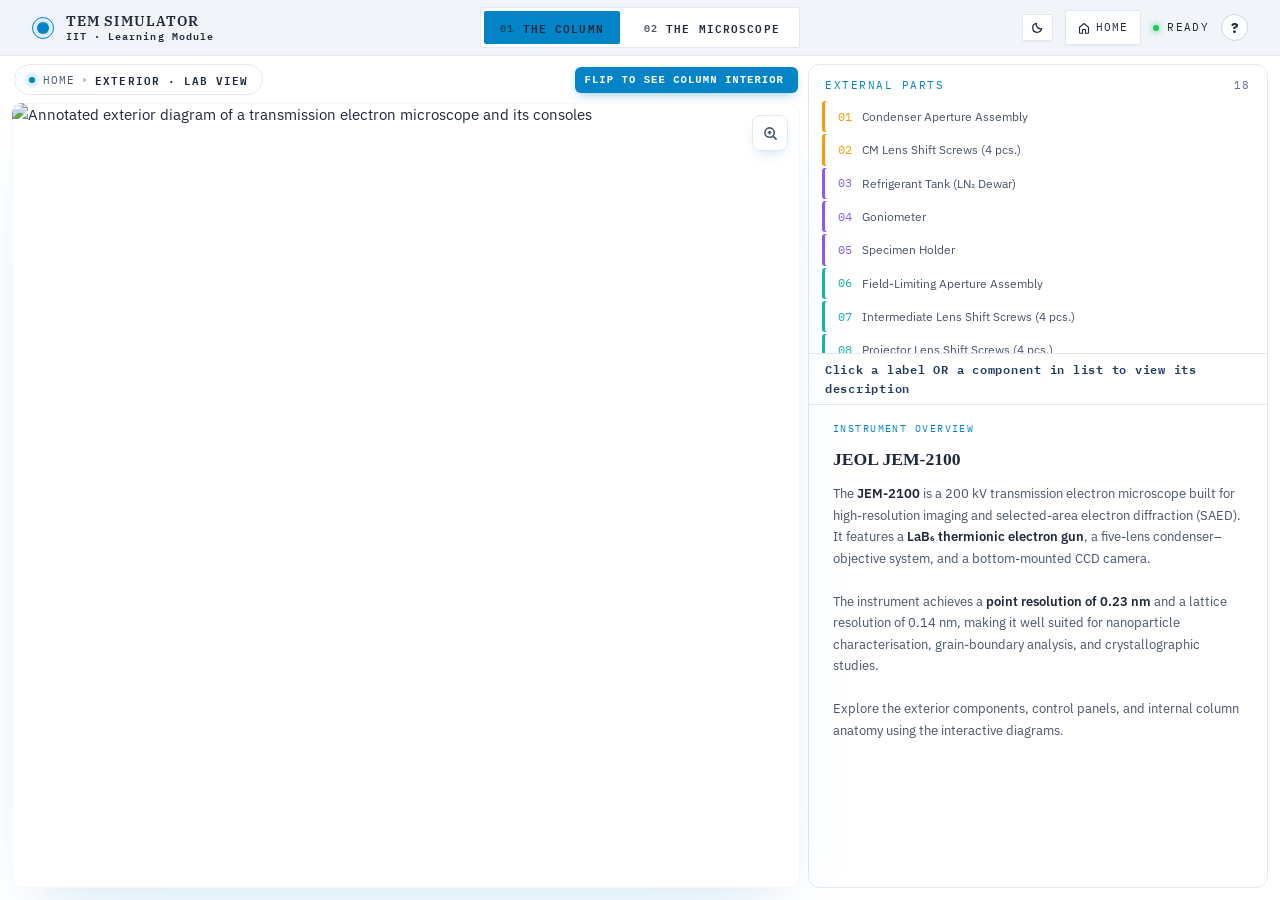
==== commit 6b2daf58: "deploying ver 4.9.78 with 4 stages" ====
--- a/pages/column.html
+++ b/pages/column.html
@@ -6,6 +6,7 @@
   <title>The Column · TEM Simulator</title>
   <link rel="stylesheet" href="../assets/css/global.css" />
   <link rel="stylesheet" href="../assets/css/column.css" />
+  <link rel="stylesheet" href="../assets/css/welcome-guide.css" />
 </head>
 <body class="column-body">
 
@@ -44,7 +45,7 @@
                 <img
                   class="column-image"
                   data-face-image="exterior"
-                  src="../assets/images/column/tem-exterior.png"
+                  src="https://edwisely-global-content.s3.ap-south-1.amazonaws.com/Concept_Summary_Cards/HtmlImages/tem-exterior20261025080616.png"
                   alt="Annotated exterior diagram of a transmission electron microscope and its consoles"
                   draggable="false"
                 />
@@ -58,7 +59,7 @@
                 <img
                   class="column-image"
                   data-face-image="interior"
-                  src="../assets/images/column/tem-interior.png"
+                  src="https://edwisely-global-content.s3.ap-south-1.amazonaws.com/Concept_Summary_Cards/HtmlImages/tem-interior20261025080630.png"
                   alt="Cutaway interior diagram of the TEM column showing all lenses, deflectors, apertures, and screens"
                   draggable="false"
                 />
@@ -73,7 +74,7 @@
         <div class="column-detail" data-detail-face="panel-l1" hidden>
           <div class="column-image-wrap column-image-wrap--detail column-image-wrap--l1" data-face-wrap="panel-l1">
             <img class="column-image" data-face-image="panel-l1"
-                 src="../assets/images/column/panel-l1.png"
+                 src="https://edwisely-global-content.s3.ap-south-1.amazonaws.com/Concept_Summary_Cards/HtmlImages/panel-l120261025075925.png"
                  alt="Control Panel L1 detailed view" draggable="false" />
             <div class="column-hotspots" data-face-hotspots="panel-l1" aria-hidden="false"></div>
           </div>
@@ -82,7 +83,7 @@
         <div class="column-detail" data-detail-face="panel-r1" hidden>
           <div class="column-image-wrap column-image-wrap--detail column-image-wrap--r1" data-face-wrap="panel-r1">
             <img class="column-image" data-face-image="panel-r1"
-                 src="../assets/images/column/panel-r1.png"
+                 src="https://edwisely-global-content.s3.ap-south-1.amazonaws.com/Concept_Summary_Cards/HtmlImages/panel-r120261025080512.png"
                  alt="Control Panel R1 detailed view" draggable="false" />
             <div class="column-hotspots" data-face-hotspots="panel-r1" aria-hidden="false"></div>
           </div>
@@ -91,7 +92,7 @@
         <div class="column-detail" data-detail-face="panel-goniometer" hidden>
           <div class="column-image-wrap column-image-wrap--detail column-image-wrap--goniometer" data-face-wrap="panel-goniometer">
             <img class="column-image" data-face-image="panel-goniometer"
-                 src="../assets/images/column/panel-goniometer.png"
+                 src="https://edwisely-global-content.s3.ap-south-1.amazonaws.com/Concept_Summary_Cards/HtmlImages/panel-goniometer20261025075812.png"
                  alt="Goniometer detailed view" draggable="false" />
             <div class="column-hotspots" data-face-hotspots="panel-goniometer" aria-hidden="false"></div>
           </div>
@@ -210,7 +211,7 @@
         <img
           class="zoom-modal__image"
           id="zoom-image"
-          src="../assets/images/column/tem-exterior.png"
+          src="https://edwisely-global-content.s3.ap-south-1.amazonaws.com/Concept_Summary_Cards/HtmlImages/tem-exterior20261025080616.png"
           alt="TEM column · zoomable"
           draggable="false"
         />
@@ -230,5 +231,6 @@
   <script src="../assets/js/global.js"></script>
   <script src="../data/components-data.js"></script>
   <script src="../assets/js/column.js"></script>
+  <script src="../assets/js/welcome-guide.js"></script>
 </body>
 </html>
--- a/assets/css/global.css
+++ b/assets/css/global.css
@@ -209,7 +209,7 @@
 .topnav__brand-sub {
   font-family: var(--font-mono);
   font-size: 0.65rem;
-  color: var(--text-muted);
+  color: var(--text-primary);
   letter-spacing: 0.1em;
   margin-top: 2px;
 }
@@ -254,7 +254,7 @@
 
 .topnav__module-num {
   font-size: 0.6rem;
-  opacity: 0.6;
+  opacity: 0.8;
   letter-spacing: 0.12em;
 }
 
@@ -275,7 +275,7 @@
   font-size: 0.68rem;
   letter-spacing: 0.1em;
   text-transform: uppercase;
-  color: var(--text-secondary);
+  color: var(--text-primary);
   padding: var(--space-2) var(--space-3);
   border: 1px solid var(--border-subtle);
   border-radius: 2px;
@@ -298,7 +298,7 @@
   background: var(--bg-panel);
   border: 1px solid var(--border-subtle);
   border-radius: 2px;
-  color: var(--text-secondary);
+  color: var(--text-primary);
   padding: 6px 8px;
   cursor: pointer;
   display: inline-flex;
@@ -324,7 +324,7 @@
 .topnav__status {
   font-family: var(--font-mono);
   font-size: 0.68rem;
-  color: var(--text-muted);
+  color: var(--text-primary);
   letter-spacing: 0.12em;
   display: inline-flex;
   align-items: center;
@@ -546,3 +546,9 @@
   color: var(--signal);
   text-shadow: none;
 }
+
+/* v4.9.65: single compact help icon directly after the READY badge. */
+.topnav__help{display:inline-grid;place-items:center;flex:0 0 auto;width:27px;height:27px;line-height:1;
+  border:1px solid var(--border-strong);border-radius:50%;background:var(--bg-panel);color:var(--text-primary);
+  font:700 15px/1 var(--font-body);cursor:pointer;transition:border-color .16s,background .16s}
+.topnav__help:hover,.topnav__help:focus-visible{border-color:var(--signal);background:var(--bg-panel-3);outline-offset:2px}
--- a/assets/css/column.css
+++ b/assets/css/column.css
@@ -216,7 +216,7 @@
 .column-image-wrap--detail    { aspect-ratio: 900 / 620; }
 .column-image-wrap--l1        { aspect-ratio: 1105 / 829; }
 .column-image-wrap--r1        { aspect-ratio: 1278 / 833; }
-.column-image-wrap--goniometer { aspect-ratio: 742 / 592; }
+.column-image-wrap--goniometer { aspect-ratio: 1028 / 866; }
 
 .column-image {
   position: absolute;
@@ -234,6 +234,8 @@
   position: absolute;
   inset: 0;
   pointer-events: none;
+  /* syncOverlays() overrides left/top/width/height via inline styles
+     for pixel-perfect alignment. inset:0 is the fallback. */
 }
 
 /* -------------------------------------------------------------------------
@@ -563,11 +565,9 @@
 .column-hotspot:hover,
 .column-hotspot:focus-visible,
 .column-hotspot.is-active {
-  background: rgba(245, 158, 11, 0.22);
-  border-color: #f59e0b;
-  box-shadow:
-    0 0 0 1px #f59e0b,
-    0 6px 18px -6px rgba(245, 158, 11, 0.45);
+  background: transparent;
+  border-color: transparent;
+  box-shadow: none;
 }
 
 /* Brief on-load reveal */
@@ -585,17 +585,20 @@
    ------------------------------------------------------------------------- */
 .column-pin {
   position: absolute;
-  width: 16px;
-  height: 16px;
+  width: 18px;
+  height: 18px;
   border-radius: 50%;
   transform: translate(-50%, -50%);
   pointer-events: none;
   opacity: 0;
-  transition: opacity var(--dur-fast) var(--ease-out);
+  transition: opacity 0.3s ease, transform 0.3s ease;
   z-index: 3;
 }
 
-.column-pin.is-active { opacity: 1; }
+.column-pin.is-active {
+  opacity: 1;
+  transform: translate(-50%, -50%) scale(1.4);
+}
 
 .column-pin::before,
 .column-pin::after {
@@ -603,14 +606,28 @@
   position: absolute;
   inset: 0;
   border-radius: 50%;
-  border: 1.5px solid var(--signal);
+  border: 2px solid #dc2626;
 }
 
 .column-pin::before {
-  background: var(--signal);
-  transform: scale(0.35);
-  box-shadow: 0 0 8px var(--signal);
-}
+  background: #dc2626;
+  transform: scale(0.45);
+  box-shadow: 0 0 10px #dc2626, 0 0 20px rgba(220, 38, 38, 0.4);
+}
+
+.column-pin::after {
+  opacity: 0;
+  transform: scale(0.5);
+}
+
+/* Pulse ring only when component is selected */
+.column-pin.is-active::after {
+  opacity: 1;
+  animation: pin-pulse 2s var(--ease-out) infinite;
+}
+
+/* Subsystem pin colors removed — all pins are red for max visibility.
+   Subsystem color coding lives in the component list only. */
 
 .column-pin::after {
   animation: pin-pulse 1.8s var(--ease-out) infinite;
@@ -711,9 +728,9 @@
 
 .column-desc-panel__hint-text {
   font-family: var(--font-mono);
-  font-size: 0.64rem;
+  font-size: 0.78rem;
   letter-spacing: 0.06em;
-  color: #f59e0b;
+  color: #1e3a5f;
   font-weight: 600;
   animation: hint-blink 1.8s ease-in-out infinite;
 }
@@ -969,27 +986,18 @@
    DRILL-DOWN HOTSPOT + PIN variants (signal-blue)
    ------------------------------------------------------------------------- */
 .column-hotspot--drilldown {
-  cursor: pointer;
+  cursor: help;
 }
 
 .column-hotspot--drilldown:hover,
 .column-hotspot--drilldown:focus-visible,
 .column-hotspot--drilldown.is-active {
-  background: rgba(2, 132, 199, 0.20);
-  border-color: var(--signal, #0284c7);
-  box-shadow:
-    0 0 0 1px var(--signal, #0284c7),
-    0 6px 18px -6px rgba(2, 132, 199, 0.5);
-}
-
-.column-pin--drilldown::before,
-.column-pin--drilldown::after {
-  border-color: var(--signal, #0284c7);
-}
-.column-pin--drilldown::before {
-  background: var(--signal, #0284c7);
-  box-shadow: 0 0 10px var(--signal, #0284c7);
-}
+  background: transparent;
+  border-color: transparent;
+  box-shadow: none;
+}
+
+/* Drilldown pin colors — same red as all other pins */
 
 /* -------------------------------------------------------------------------
    DRILL-DOWN CTA
@@ -1081,34 +1089,69 @@
 .component-list__item.subsystem--viewing:hover,
 .component-list__item.subsystem--viewing.is-active      { box-shadow: inset 3px 0 0 var(--sub-viewing); }
 
+/* Subsystem hotspot highlights — hidden (clean image, no colored boxes) */
 .column-hotspot.subsystem--illumination:hover,
 .column-hotspot.subsystem--illumination:focus-visible,
-.column-hotspot.subsystem--illumination.is-active {
+.column-hotspot.subsystem--illumination.is-active,
+.column-hotspot.subsystem--specimen:hover,
+.column-hotspot.subsystem--specimen:focus-visible,
+.column-hotspot.subsystem--specimen.is-active,
+.column-hotspot.subsystem--imaging:hover,
+.column-hotspot.subsystem--imaging:focus-visible,
+.column-hotspot.subsystem--imaging.is-active,
+.column-hotspot.subsystem--viewing:hover,
+.column-hotspot.subsystem--viewing:focus-visible,
+.column-hotspot.subsystem--viewing.is-active {
+  background: transparent;
+  border-color: transparent;
+  box-shadow: none;
+}
+
+/* -------------------------------------------------------------------------
+   INTERIOR VIEW — restore orange hotspot boxes (override transparent)
+   Scoped to [data-face="interior"] so exterior stays clean.
+   ------------------------------------------------------------------------- */
+[data-face="interior"] .column-hotspot:hover,
+[data-face="interior"] .column-hotspot:focus-visible,
+[data-face="interior"] .column-hotspot.is-active {
+  background: rgba(245, 158, 11, 0.22);
+  border-color: #f59e0b;
+  box-shadow:
+    0 0 0 1px #f59e0b,
+    0 6px 18px -6px rgba(245, 158, 11, 0.45);
+}
+
+[data-face="interior"] .column-hotspot.subsystem--illumination:hover,
+[data-face="interior"] .column-hotspot.subsystem--illumination:focus-visible,
+[data-face="interior"] .column-hotspot.subsystem--illumination.is-active {
   background: color-mix(in srgb, var(--sub-illumination) 22%, transparent);
   border-color: var(--sub-illumination);
   box-shadow: 0 0 0 1px var(--sub-illumination), 0 6px 18px -6px color-mix(in srgb, var(--sub-illumination) 45%, transparent);
 }
-.column-hotspot.subsystem--specimen:hover,
-.column-hotspot.subsystem--specimen:focus-visible,
-.column-hotspot.subsystem--specimen.is-active {
+[data-face="interior"] .column-hotspot.subsystem--specimen:hover,
+[data-face="interior"] .column-hotspot.subsystem--specimen:focus-visible,
+[data-face="interior"] .column-hotspot.subsystem--specimen.is-active {
   background: color-mix(in srgb, var(--sub-specimen) 22%, transparent);
   border-color: var(--sub-specimen);
   box-shadow: 0 0 0 1px var(--sub-specimen), 0 6px 18px -6px color-mix(in srgb, var(--sub-specimen) 45%, transparent);
 }
-.column-hotspot.subsystem--imaging:hover,
-.column-hotspot.subsystem--imaging:focus-visible,
-.column-hotspot.subsystem--imaging.is-active {
+[data-face="interior"] .column-hotspot.subsystem--imaging:hover,
+[data-face="interior"] .column-hotspot.subsystem--imaging:focus-visible,
+[data-face="interior"] .column-hotspot.subsystem--imaging.is-active {
   background: color-mix(in srgb, var(--sub-imaging) 22%, transparent);
   border-color: var(--sub-imaging);
   box-shadow: 0 0 0 1px var(--sub-imaging), 0 6px 18px -6px color-mix(in srgb, var(--sub-imaging) 45%, transparent);
 }
-.column-hotspot.subsystem--viewing:hover,
-.column-hotspot.subsystem--viewing:focus-visible,
-.column-hotspot.subsystem--viewing.is-active {
+[data-face="interior"] .column-hotspot.subsystem--viewing:hover,
+[data-face="interior"] .column-hotspot.subsystem--viewing:focus-visible,
+[data-face="interior"] .column-hotspot.subsystem--viewing.is-active {
   background: color-mix(in srgb, var(--sub-viewing) 22%, transparent);
   border-color: var(--sub-viewing);
   box-shadow: 0 0 0 1px var(--sub-viewing), 0 6px 18px -6px color-mix(in srgb, var(--sub-viewing) 45%, transparent);
 }
+
+/* Hide red pins in interior view — hotspot boxes serve as the indicator */
+[data-face="interior"] .column-pin { display: none; }
 
 /* -------------------------------------------------------------------------
    Drill-down "expand" glyph
--- a/assets/css/welcome-guide.css
+++ b/assets/css/welcome-guide.css
@@ -0,0 +1,19 @@
+.tem-welcome-overlay{position:fixed;inset:0;z-index:9900;display:none;align-items:center;justify-content:center;padding:20px;font-family:inherit;}
+.tem-welcome-overlay.is-open{display:flex;}
+.tem-welcome-shade{position:absolute;inset:0;background:rgba(12,24,39,.68);backdrop-filter:blur(4px);}
+.tem-welcome-panel{position:relative;max-width:660px;width:min(660px,100%);max-height:min(92vh,760px);overflow:auto;border-radius:18px;background:#fff;color:#203349;box-shadow:0 26px 70px rgba(0,0,0,.34);border:1px solid #dfe6ec;}
+.tem-welcome-heading{display:flex;justify-content:space-between;gap:15px;align-items:flex-start;padding:22px 26px 15px;background:linear-gradient(120deg,#f2f7fb,#e7f0fa);border-bottom:1px solid #dde8f0;}
+.tem-welcome-eyebrow{display:block;font-size:.7rem;color:#53718b;font-weight:750;letter-spacing:.07em;text-transform:uppercase;}
+.tem-welcome-heading h2{font-size:1.38rem;margin:5px 0 0;line-height:1.25;color:#203349;}
+.tem-welcome-x{background:#fff;border:1px solid #cdd9e4;border-radius:9px;width:33px;height:33px;font-size:1.45rem;color:#4e677e;cursor:pointer;flex-shrink:0;}
+.tem-welcome-list{counter-reset:temstep;list-style:none;margin:0;padding:17px 26px 6px;}
+.tem-welcome-list li{counter-increment:temstep;position:relative;padding:9px 4px 10px 45px;font-size:.87rem;line-height:1.47;border-bottom:1px solid #eff3f6;}
+.tem-welcome-list li:before{content:counter(temstep);position:absolute;left:0;top:8px;width:27px;height:27px;border-radius:8px;background:#eaf2fc;color:#2b6092;display:grid;place-items:center;font-size:.81rem;font-weight:800;}
+.tem-welcome-list li:last-child{border-bottom:0;}
+.tem-welcome-note{margin:9px 26px 16px;padding:11px 13px;background:#f6f9fc;border-left:3px solid #5996ce;border-radius:7px;font-size:.79rem;line-height:1.4;color:#52677b;}
+.tem-welcome-actions{display:flex;justify-content:flex-end;padding:0 26px 23px;}
+.tem-welcome-continue{border:0;background:#2579bd;color:#fff;font-weight:750;border-radius:9px;padding:11px 17px;cursor:pointer;font-size:.83rem;}
+.tem-welcome-continue:hover{background:#1b6199;}
+.tem-launch-help{margin-top:5px;background:transparent;border:1px solid #9db6d3;border-radius:8px;padding:7px 12px;font-size:.78rem;color:inherit;cursor:pointer;font-family:inherit;}
+.tem-launch-help:hover{border-color:#477ea9;background:rgba(130,171,210,.11);}
+@media(max-width:580px){.tem-welcome-panel{max-height:93vh}.tem-welcome-heading{padding:17px}.tem-welcome-list{padding:10px 17px 3px}.tem-welcome-list li{font-size:.81rem;padding-left:38px}.tem-welcome-note{margin:9px 17px 15px}.tem-welcome-actions{padding:0 17px 16px;}}
